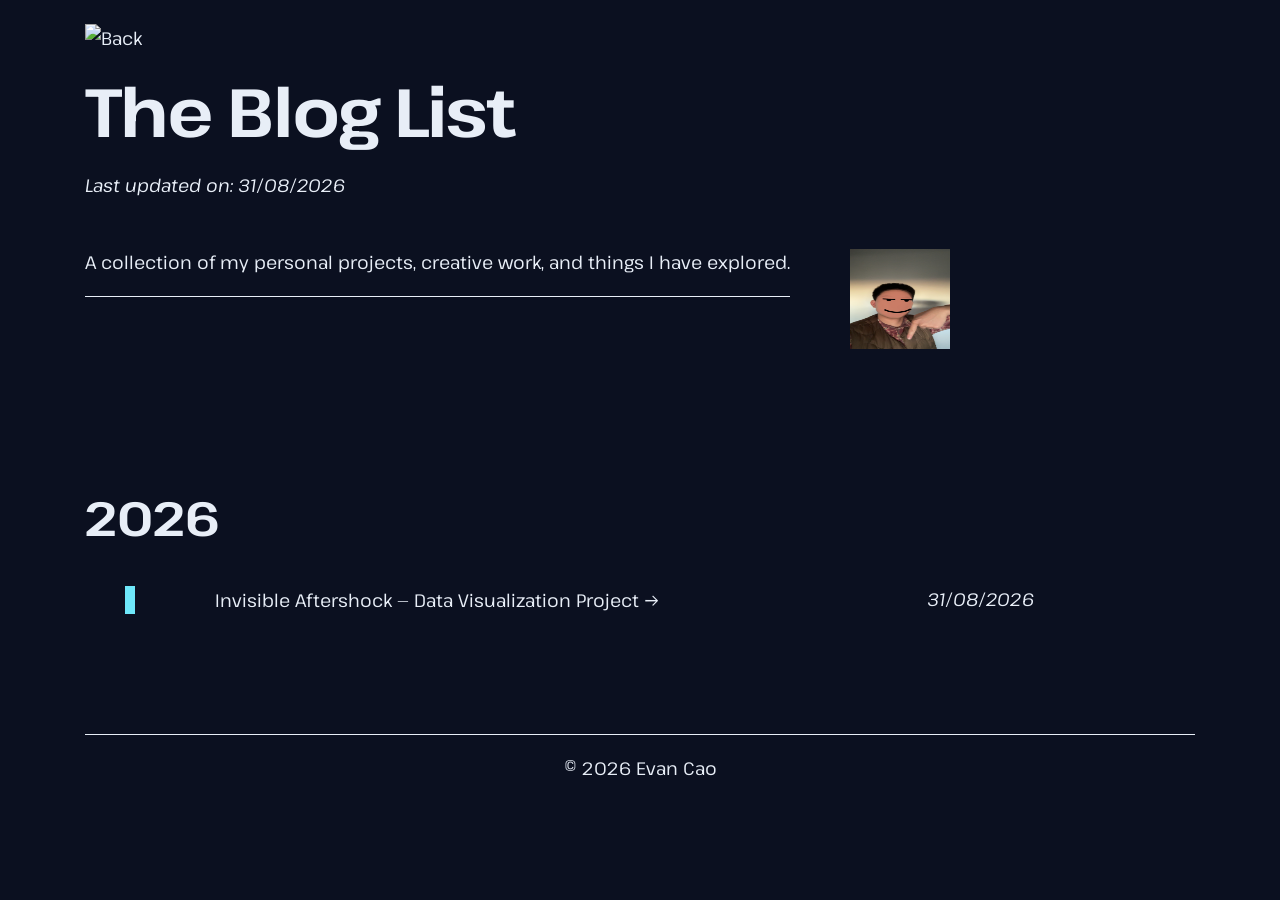
==== bloglist.html @ 42e87200 "Update bloglist.html" ====
<!DOCTYPE html>
<html>
<head>
    <meta charset="utf-8">
    <title>Evan Cao</title>
    <meta name="description" content="">
    <meta name="viewport" content="width=device-width, initial-scale=1">

    <link rel="stylesheet" href="style.css">
    <link rel="preconnect" href="https://fonts.googleapis.com">
    <link rel="preconnect" href="https://fonts.gstatic.com" crossorigin>
    <link href="https://fonts.googleapis.com/css2?family=Pathway+Extreme:ital,opsz,wght@0,8..144,100..900;1,8..144,100..900&display=swap"
        rel="stylesheet">
</head>

<body>

    <main class="main">

        <header class="header">
            <nav class="wrapper article-nav">
                <a href="index.html">
                    <img src="assets/icons/icon-back-arrow.png" alt="Back">
                </a>
            </nav>
        </header>

        <section class="article-details">

            <div class="wrapper article-details__wrapper bloglist__wrapper">

                <h1 class="article-details__title">The Blog List</h1>

                <p class="article-details__date">
                    <i>Last updated on: <span>31/08/2026</span></i>
                </p>

                <div class="article-details__info">

                    <p class="article-details__details section-border">
                        A collection of my personal projects, creative work, and things I have explored.
                    </p>

                   <img src="assets/bloglist.jpg" alt="Blog List"
                       style="width:100px !important;height:100px !important;">
                </div>

            </div>

        </section>


        <section class="bloglist">

            <div class="wrapper bloglist__wrapper section-border">

                <div class="bloglist__year-area">

                    <h2 class="bloglist__year">2026</h2>

                    <div class="bloglist__item-area timeline-border-left">

                        <div class="bloglist__item">

                            <a href="blogtemplate.html">
                                Invisible Aftershock — Data Visualization Project →
                            </a>

                            <p><i>31/08/2026</i></p>

                        </div>

                    </div>

                </div>

            </div>

        </section>


        <footer class="footer">

            <div class="wrapper footer__wrapper">

                <div class="footer__item subtext">

                    <p>© 2026 Evan Cao</p>

                </div>

            </div>

        </footer>

    </main>

</body>
</html>
---- style.css ----
/* =========================================================
   GLOBAL
   ========================================================= */

:root {
    --background: #0B1020;
    --text-colour-white: #E8EEF7;
    --link-hover: #6EE7F9;
    --accent: #6EE7F9;
    --invalid: hsl(7, 100%, 68%);
    --link-transition: 0.3s ease-in-out;

    --fontsize-18: 1.125rem;
    --fontsize-20: 1.25rem;
    --fontsize-24: 1.5rem;
    --fontsize-32: 2rem;
    --fontsize-36: 2.25rem;
    --fontsize-40: 2.5rem;
    --fontsize-48: 3rem;
    --fontsize-72: 4.5rem;
    --fontsize-88: 5.5rem;

    --paddingsize-16: 1rem;
    --wrapper-maxWidth: 69.375rem;
    --gap-size: 1rem;

    --menu-button-height: 2rem;
    --menu-button-width: 2rem;
    --menu-icon-height: 0.125rem;
    --menu-icon-transition: transform 0.15s ease-in-out;
    --menu-dropdown-transition: opacity 0.15s ease-in-out;
}


/* =========================================================
   RESET / BASE
   ========================================================= */

html {
    box-sizing: border-box;
    font-size: 100%;
}

*,
*::before,
*::after {
    box-sizing: inherit;
}

body,
input,
textarea {
    font-family: "Pathway Extreme", sans-serif;
}

body {
    margin: 0;
    font-size: var(--fontsize-18);
    line-height: 1.56;
    background-color: var(--background);
    color: var(--text-colour-white);
}

header {
    position: relative;
    z-index: 1;
}

a {
    transition: color var(--link-transition);
    color: var(--text-colour-white);
    text-decoration: none;
}

a:hover {
    color: var(--link-hover);
    cursor: pointer;
}

a:focus-visible,
input:focus-visible,
textarea:focus-visible {
    outline: 2px dashed #71A6D1;
    outline-offset: 2px;
}

input:invalid,
textarea:invalid {
    outline-color: var(--invalid);
}

h1,
h2,
h3,
p {
    margin-top: 0;
}

h1,
h2,
h3 {
    line-height: 1.2;
}

h1 {
    font-size: clamp(2.25rem, -0.7375rem + 7.98vw, 4.25rem);
    margin-bottom: 20px;
    letter-spacing: -0.028em;
}

p {
    font-size: clamp(1rem, 0.79rem + 0.89vw, 1.125rem);
    line-height: 1.5;
    margin-bottom: 0;
}


/* =========================================================
   BUTTON
   ========================================================= */

.button {
    display: inline-block;
    padding: 8px 12px;
    font-size: 1rem;
    line-height: 1.625rem;
    letter-spacing: 0.143em;
    font-weight: 700;
    text-transform: uppercase;
    color: var(--text-colour-white);
    background-color: transparent;
    border: 2px white solid;
    transition: 0.3s ease-in-out;
    text-decoration: none;
}

.button:hover {
    background-color: var(--accent);
    border-color: var(--accent);
    color: var(--background);
    cursor: pointer;
}


/* =========================================================
   WRAPPER
   ========================================================= */

.wrapper {
    width: calc(100% - 2rem);
    max-width: var(--wrapper-maxWidth);
    margin-inline: auto;
}

@media (min-width: 37.5em) {
    .wrapper {
        width: calc(100% - 3.75rem);
    }
}


/* =========================================================
   UTILITY
   ========================================================= */

.section-border {
    border-bottom: 1px solid var(--text-colour-white);
}

.subtext {
    font-size: clamp(0.75rem, 0.5387rem + 0.8969vw, 0.875rem);
}

.tag-line {
    padding: 0;
    display: flex;
    gap: 15px;
    margin-bottom: 0;
}

.tag-item {
    list-style: none;
    padding: 5px 20px;
    background-color: var(--accent);
    border-radius: 5px;
    color: var(--background);
}

.timeline-border-left {
    border-left: 10px var(--accent) solid;
    margin-left: 40px;
}


/* =========================================================
   HEADER / MENU
   ========================================================= */

nav {
    display: flex;
    flex-direction: column;
    justify-content: end;
    align-items: end;
    gap: var(--gap-size);
    position: fixed;
    left: 0;
    right: 0;
    margin-top: 1.25rem;
    pointer-events: none;
}

.menu-trigger {
    cursor: pointer;
}

.menu-trigger,
.menu-trigger input {
    position: relative;
    display: flex;
    flex-direction: column;
    width: var(--menu-button-width);
    height: var(--menu-button-height);
    margin: 0;
    pointer-events: auto;
}

.menu-trigger input {
    appearance: none;
    pointer-events: none;
}

.menu-trigger::before,
.menu-trigger::after {
    position: absolute;
    content: "";
    width: 100%;
    height: var(--menu-icon-height);
    background-color: white;
    transition: var(--menu-icon-transition);
}

.menu-trigger::before {
    top: 0.5rem;
}

.menu-trigger::after {
    bottom: 0.5rem;
}

.menu-trigger:has(input:checked)::before {
    transform: translate(0, .4375rem) rotate(45deg);
}

.menu-trigger:has(input:checked)::after {
    transform: translate(0, -.4375rem) rotate(-45deg);
}

.menu-dropdown {
    display: flex;
    flex-direction: column;
    justify-content: end;
    align-items: end;
    gap: var(--gap-size);
    opacity: 0;
    transition: var(--menu-dropdown-transition);
    pointer-events: none;
}

.menu-trigger:has(input:checked) + .menu-dropdown {
    opacity: 1;
    pointer-events: auto;
}

@media (min-width: 37.5em) {
    nav {
        display: flex;
        flex-direction: row;
    }

    .menu-trigger {
        display: none;
    }

    .menu-dropdown {
        display: flex;
        flex-direction: row;
        justify-content: end;
        gap: var(--gap-size);
        opacity: 1;
        pointer-events: auto;
    }
}


/* =========================================================
   INTRO
   ========================================================= */

.intro {
    height: 100vh;
    width: 100%;
    position: relative;
    display: flex;
    align-items: center;
    justify-content: center;
}

.intro__container {
}

.intro__headline {
    text-align: center;
    background: linear-gradient(
        to right,
        #C6FF4A,
        #E7FF9A,
        #FF5C8A,
        #C6FF4A
    );
    background-size: 200%;
    background-clip: text;
    -webkit-background-clip: text;
    -webkit-text-fill-color: transparent;
    animation: headline-gradient 5s linear infinite;
}

@keyframes headline-gradient {
    to {
        background-position: 200%;
    }
}

.intro__tagline {
    text-align: center;
    margin: 0;
}

.intro__tagline-highlight {
    background: linear-gradient(
        to right,
        #C6FF4A,
        #E7FF9A,
        #FF5C8A,
        #C6FF4A
    );
    background-size: 200%;
    background-clip: text;
    -webkit-background-clip: text;
    -webkit-text-fill-color: transparent;
    animation: tagline-gradient 7s linear infinite;
}

@keyframes tagline-gradient {
    to {
        background-position: 200%;
    }
}


/* =========================================================
   ABOUT
   ========================================================= */

.about {
}

.about__wrapper {
    padding-bottom: 40px;
}

.about__image {
    margin-inline: auto;
    display: block;
    width: 500px;
    height: 500px;
    object-fit: cover;
    border-radius: 50%;
}

.about__text {
    position: relative;
    text-align: center;
}

.about__headline {
    margin-bottom: 24px;
}

.about__description {
    position: relative;
    margin-bottom: 24px;
}

.about__headline > br,
.about__headline > span {
    display: inline-block;
}

.about__picture {
}

.about__picture > img {
    border-radius: 50%;
    margin-bottom: 16px;
}

@media (prefers-reduced-motion: no-preference) {
    .about__text {
        opacity: 0;
        animation: fade-in linear forwards;
        animation-timeline: view();
        animation-range: entry 0% 50%;
    }

    @keyframes fade-in {
        to {
            opacity: 1;
        }
    }
}

@media (min-width: 37.5em) {
    .about__wrapper {
        padding: 60px 0;
        display: flex;
        align-items: center;
    }

    .about__image {
        width: 500px;
        height: 500px;
        flex-shrink: 0;
        right: 0;
        translate: 0;
    }

    .about__text {
        width: 70vw;
        text-align: left;
    }

    .about__headline {
        margin-bottom: 60px;
    }

    .about__description {
        margin-bottom: 34px;
        width: 70%;
    }

    .about__picture {
        order: 2;
    }

    .about__picture > img {
        margin-bottom: 0;
        margin-left: 8px;
    }
}

@media (min-width: 62.5em) {
    .about__headline {
        margin-bottom: 43px;
    }

    .about__description {
        margin-bottom: 66px;
        width: 38ch;
    }

    .about__headline > span {
        display: block;
    }
}


/* =========================================================
   SKILLS
   ========================================================= */

.skills {
}

.skills__wrapper {
    display: grid;
    grid-template-columns: 1fr;
    gap: 25px;
    padding-block: 40px;
}

.skills__item {
    text-align: center;
}

.skills__title {
    font-size: clamp(2rem, 0.33rem + 7.11vw, 3rem);
    line-height: 1.17;
    margin-bottom: 2px;
}

.skills__description {
    margin-block-end: 0;
}

.skills__resume {
    text-align: center;
    padding-block-end: 40px;
}

.skills__resume-description {
    display: block;
    margin-block-start: 20px;
}

.skills__resume-link {
    display: inline-block;
    margin-block-start: 20px;
}

@media (min-width: 37.5em) {
    .skills__wrapper {
        grid-template-columns: repeat(2, 1fr);
        gap: 52px;
    }
}

@media (min-width: 62.5em) {
    .skills__wrapper {
        grid-template-columns: repeat(3, 1fr);
        gap: 58px 30px;
    }

    .skills__item {
        text-align: left;
    }
}


/* =========================================================
   WORK + LIFE / BLOG PREVIEW
   ========================================================= */

.blog {
}

.blog__wrapper {
    padding-block: 40px;
    text-align: center;
}

.blog__headline {
    margin-block-end: 20px;
}

.blog__grid {
    display: grid;
    gap: 32px;
    grid-template-columns: 1fr;
    margin-bottom: 30px;
}

.blog__item {
    border-radius: 5px;
    background-color: #96898917;
    padding-bottom: 20px;
}

.blog__item > img {
    width: 100%;
    height: auto !important;
    object-fit: contain;
    border-radius: 5px 5px 0 0;
    display: block;
}

.blog__item-headline {
    padding: 20px;
    margin-block-end: 0;
}

.blog__item-description {
    display: inline-block;
    padding-inline: 20px;
}

.blog__item-codepen {
    margin-block-start: 20px;
}

@media (min-width: 37.5em) {
    .blog__grid:has(> .blog__item:only-child) {
        grid-template-columns: 1fr;
    }

    .blog__grid {
        grid-template-columns: repeat(2, 1fr);
    }
}

@media (min-width: 62.5em) {
}


/* =========================================================
   CONTACT
   ========================================================= */

.contact {
}

.contact__headline {
    margin-block: var(--fontsize-20);
    text-align: center;
}

.contact__wrapper {
    padding-block-end: 40px;
}

.contact__text {
    padding-block-end: 40px;
}

.contact__name {
    margin-block-start: 20px;
    margin-bottom: 10px;
}

.contact__description {
    margin-bottom: 10px;
}

.contact__email {
    display: block;
    text-decoration: underline;
}

.contact__socials {
    display: grid;
    grid-auto-flow: column;
    grid-auto-columns: 1fr;
    padding-block-start: 10px;
    gap: 20px;
}

.contact__socials-item {
    display: flex;
    justify-content: center;
}

.contact__socials-item:first-child {
    justify-content: flex-end;
}

.contact__socials-item:last-child {
    justify-content: flex-start;
}

.contact__socials-item > a > img {
    display: block;
}

.contact__socials-item > a > span {
    display: none;
}

.socials__github-icon,
.socials__linkedin-icon,
.socials__researchgate-icon,
.socials__insta-icon {
    width: clamp(18px, 2.2vw + 12px, 36px);
    height: clamp(18px, 2.2vw + 12px, 36px);
}

.socials__researchgate-icon {
    border-radius: 2px;
}

.contact__form {
    margin-top: 30px;
}

.contact__control.align-right {
    display: flex;
    justify-content: center;
}

.contact__control {
}

.contact__control input,
.contact__control textarea {
    width: 100%;
    background: transparent;
    border: none;
    border-bottom: 1px solid var(--text-colour-white);
    color: var(--text-colour-white);
    font-size: 1rem;
    line-height: 1.625;
    font-family: 'Urbanist', sans-serif;
    padding: 16px 24px;
    margin-block-end: 24px;
}

.contact__control > *::placeholder {
    color: var(--text-colour-white);
    opacity: 50%;
    text-transform: uppercase;
    font-size: 1rem;
    line-height: 1;
}

.contact__button {
}

.contact__invalid-icon {
    display: none;
    width: 24px;
    height: 24px;
}

.contact input:focus-visible:invalid ~ .contact__invalid-icon {
    display: inline-block;
}

@media (min-width: 62.5em) {
    .contact__wrapper {
        display: grid;
        grid-template-columns: repeat(2, 27.8rem);
        justify-content: space-between;
    }

    .contact__headline {
        margin-block-end: var(--fontsize-36);
    }

    .contact__text {
        padding-inline-start: 36px;
        text-align: right;
        display: flex;
        flex-direction: column;
    }

    .contact__text > :nth-child(2) {
        margin-top: auto;
    }

    .contact__name {
        margin-block-start: 0;
        margin-block-end: 30px;
    }

    .contact__socials {
        padding-block-start: 0;
        padding-block-end: 35px;
        grid-auto-flow: row;
        grid-auto-rows: 1fr;
        gap: 5px;
    }

    .contact__socials-item,
    .contact__socials-item:first-child,
    .contact__socials-item:last-child {
        justify-content: flex-end;
    }

    .contact__socials-item > a {
        display: flex;
        align-items: center;
        gap: 12px;
    }

    .contact__socials-item > a > span {
        display: inline-block;
    }

    .contact__control.align-right {
        display: flex;
        justify-content: flex-end;
    }
}

@media (max-width: 62.49875em) {
    .contact__wrapper {
        max-width: 27.8rem;
    }

    .contact__text {
        text-align: center;
    }
}


/* =========================================================
   FOOTER
   ========================================================= */

.footer__wrapper {
    display: flex;
    flex-direction: column;
    gap: 20px;
    padding-block-start: 20px;
    padding-block-end: 60px;
}

.footer__item {
    text-align: center;
}

.made-by-message {
    text-decoration: underline;
}


/* =========================================================
   BLOG TEMPLATE / ARTICLE DETAILS
   ========================================================= */

nav.article-nav {
    display: block;
    pointer-events: all;
    margin-top: 1.5rem;
}

.article-details {
}

.article-details__wrapper {
    padding-block-start: 70px;
    margin-block-end: 60px;
}

.article-details__title {
}

.article-details__date {
    margin-bottom: 50px;
}

.article-details__info {
    display: flex;
    flex-direction: column;
    gap: 30px;
}

.article-details__text {
    width: 100%;
}

.article-details__details {
    padding-block-end: 20px;
}

.article-details__link {
    margin-top: 20px;
}

.article-details__image {
    border: 2px #ACD3E8 solid;
    width: 100%;
    height: auto;
    max-height: none;
    display: block;
}

@media (min-width: 37.5em) {
    nav.article-nav {
        display: block;
        pointer-events: all;
    }

    .article-details__image {
        height: auto;
        max-height: none;
    }
}

@media (min-width: 62.5em) {
    .article-details__wrapper {
        margin-block-end: 100px;
    }

    .article-details__info {
        flex-direction: row;
        align-items: flex-start;
        gap: 60px;
    }

    .article-details__text {
        width: 50%;
    }

    .article-details__image {
        width: 50%;
        height: auto;
        max-height: none;
    }

    .article-details__details {
        padding-block-end: 20px;
    }
}


/* =========================================================
   ARTICLE CONTENT
   ========================================================= */

.article-content {
}

.article-content__wrapper {
}

.article-content__item {
    margin-bottom: 40px;
}

.article-content__subheading {
}

.article-content__paragraph {
    margin-bottom: 1rem;
}


/* =========================================================
   BLOG LIST
   ========================================================= */

.bloglist {
}

.bloglist__wrapper {
    text-align: center;
}

.bloglist__year-area {
    margin-bottom: 80px;
}

.bloglist__year {
    font-size: clamp(1.75rem, -0.125rem + 5vw, 3rem);
}

.bloglist__item {
    display: flex;
    flex-direction: column;
    margin-bottom: 15px;
}

.bloglist__item-area.timeline-border-left {
    border: none;
    margin-left: 0;
}

@media (min-width: 37.5em) {
    .bloglist__wrapper {
        text-align: left;
    }

    .bloglist__item {
        margin-left: 20px;
        display: grid;
        grid-template-columns: auto 0.5fr;
    }

    .bloglist__item-area.timeline-border-left {
        border-left: 10px var(--accent) solid;
        margin-left: 40px;
    }
}

@media (min-width: 62.5em) {
    .bloglist__item {
        margin-left: 80px;
    }
}


/* =========================================================
   BLOG LIST IMAGE
   ========================================================= */

/*
   This image is specifically the image on bloglist.html.
   It is intentionally independent from the article image.
*/

.bloglist-image {
    width: 250px !important;
    max-width: 250px !important;
    height: auto !important;
    max-height: none !important;
    object-fit: contain;
    flex: none !important;
    transform: translateY(-15px);
}

.bloglist__wrapper {
    padding-bottom: 40px;
}


/* =========================================================
   END
   ========================================================= */
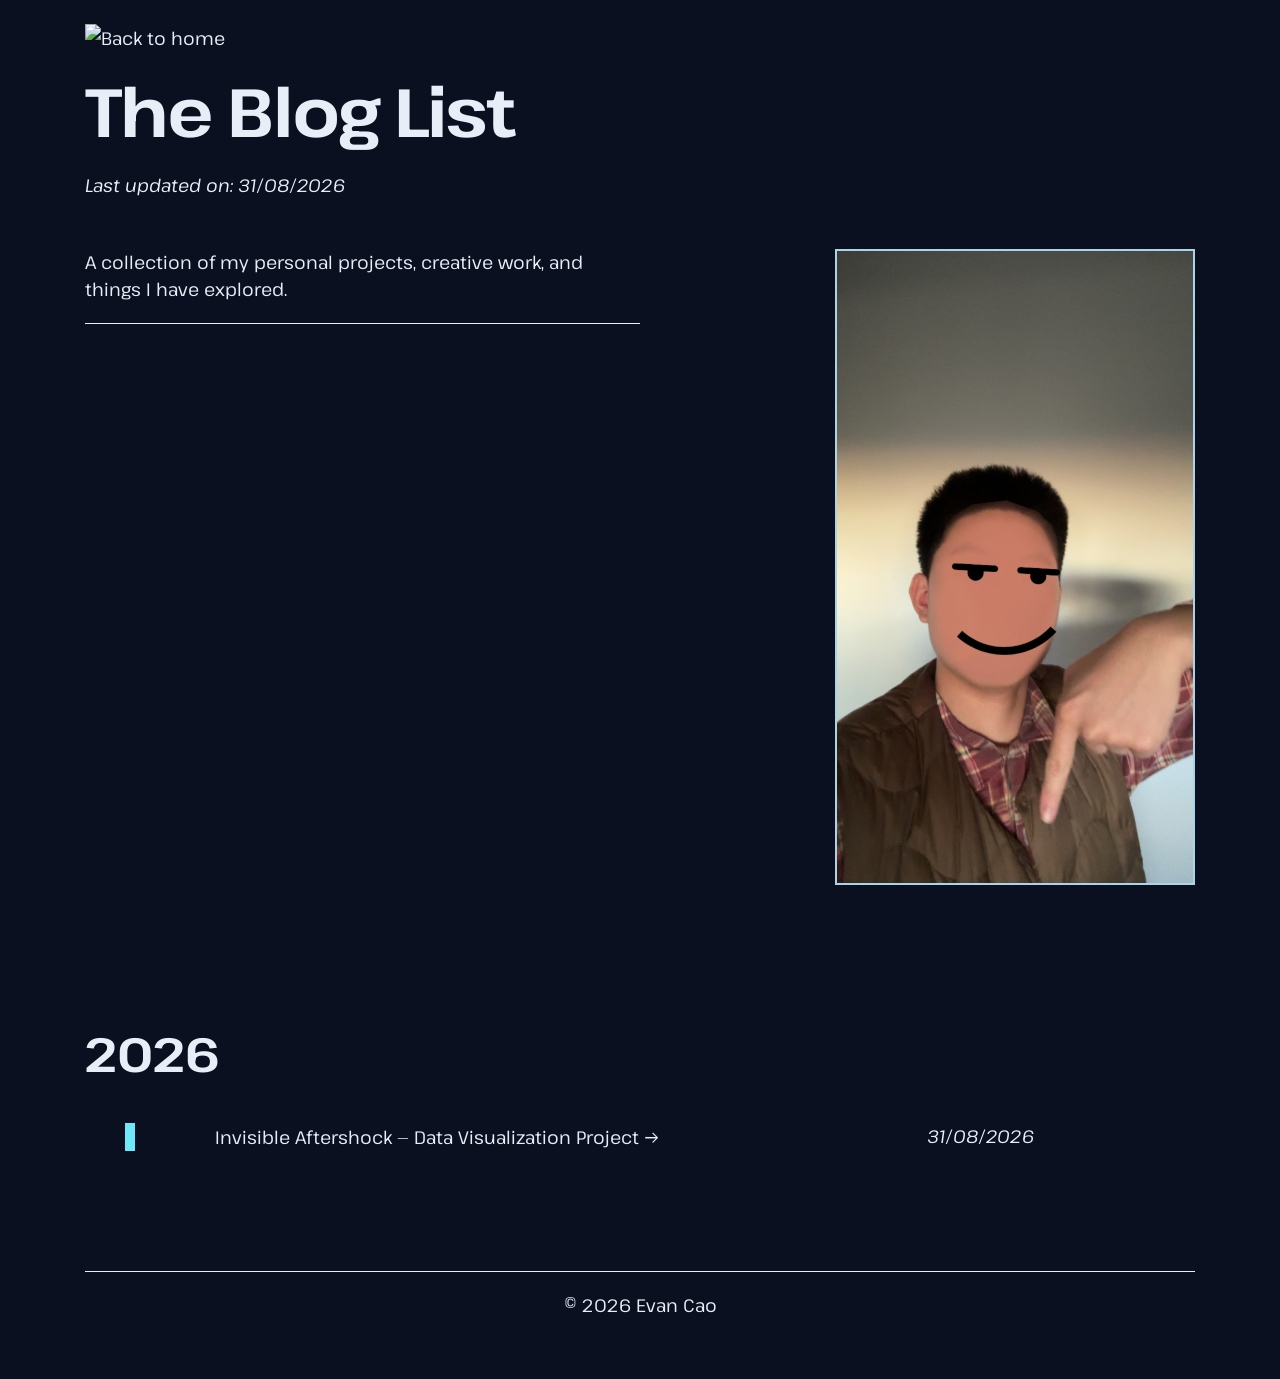
==== commit 6d350a12: "Update bloglist.html" ====
--- a/bloglist.html
+++ b/bloglist.html
@@ -1,16 +1,20 @@
 <!DOCTYPE html>
-<html>
+<html lang="en">
 <head>
     <meta charset="utf-8">
-    <title>Evan Cao</title>
-    <meta name="description" content="">
+    <title>Evan Cao | Blog List</title>
+    <meta name="description" content="Evan Cao's personal projects and creative work.">
     <meta name="viewport" content="width=device-width, initial-scale=1">
 
     <link rel="stylesheet" href="style.css">
+
     <link rel="preconnect" href="https://fonts.googleapis.com">
     <link rel="preconnect" href="https://fonts.gstatic.com" crossorigin>
-    <link href="https://fonts.googleapis.com/css2?family=Pathway+Extreme:ital,opsz,wght@0,8..144,100..900;1,8..144,100..900&display=swap"
-        rel="stylesheet">
+
+    <link
+        href="https://fonts.googleapis.com/css2?family=Pathway+Extreme:ital,opsz,wght@0,8..144,100..900;1,8..144,100..900&display=swap"
+        rel="stylesheet"
+    >
 </head>
 
 <body>
@@ -20,29 +24,49 @@
         <header class="header">
             <nav class="wrapper article-nav">
                 <a href="index.html">
-                    <img src="assets/icons/icon-back-arrow.png" alt="Back">
+                    <img
+                        src="assets/icons/icon-back-arrow.png"
+                        alt="Back to home"
+                    >
                 </a>
             </nav>
         </header>
+
+
+        <!-- BLOG LIST INTRO -->
 
         <section class="article-details">
 
             <div class="wrapper article-details__wrapper bloglist__wrapper">
 
-                <h1 class="article-details__title">The Blog List</h1>
+                <h1 class="article-details__title">
+                    The Blog List
+                </h1>
 
                 <p class="article-details__date">
-                    <i>Last updated on: <span>31/08/2026</span></i>
+                    <i>
+                        Last updated on:
+                        <span>31/08/2026</span>
+                    </i>
                 </p>
 
                 <div class="article-details__info">
 
-                    <p class="article-details__details section-border">
-                        A collection of my personal projects, creative work, and things I have explored.
-                    </p>
+                    <div class="article-details__text">
 
-                   <img src="assets/bloglist.jpg" alt="Blog List"
-                       style="width:100px !important;height:100px !important;">
+                        <p class="article-details__details section-border">
+                            A collection of my personal projects, creative work,
+                            and things I have explored.
+                        </p>
+
+                    </div>
+
+                    <img
+                        class="article-details__image bloglist-image"
+                        src="assets/bloglist.jpg"
+                        alt="Blog List"
+                    >
+
                 </div>
 
             </div>
@@ -50,13 +74,17 @@
         </section>
 
 
+        <!-- BLOG POSTS -->
+
         <section class="bloglist">
 
             <div class="wrapper bloglist__wrapper section-border">
 
                 <div class="bloglist__year-area">
 
-                    <h2 class="bloglist__year">2026</h2>
+                    <h2 class="bloglist__year">
+                        2026
+                    </h2>
 
                     <div class="bloglist__item-area timeline-border-left">
 
@@ -66,7 +94,9 @@
                                 Invisible Aftershock — Data Visualization Project →
                             </a>
 
-                            <p><i>31/08/2026</i></p>
+                            <p>
+                                <i>31/08/2026</i>
+                            </p>
 
                         </div>
 
@@ -79,13 +109,17 @@
         </section>
 
 
+        <!-- FOOTER -->
+
         <footer class="footer">
 
             <div class="wrapper footer__wrapper">
 
                 <div class="footer__item subtext">
 
-                    <p>© 2026 Evan Cao</p>
+                    <p>
+                        © 2026 Evan Cao
+                    </p>
 
                 </div>
 
--- a/style.css
+++ b/style.css
@@ -1,6 +1,6 @@
 /* =========================================================
-   GLOBAL
-   ========================================================= */
+GLOBAL
+========================================================= */
 
 :root {
     --background: #0B1020;
@@ -33,8 +33,8 @@
 
 
 /* =========================================================
-   RESET / BASE
-   ========================================================= */
+RESET / BASE
+========================================================= */
 
 html {
     box-sizing: border-box;
@@ -116,8 +116,8 @@
 
 
 /* =========================================================
-   BUTTON
-   ========================================================= */
+BUTTON
+========================================================= */
 
 .button {
     display: inline-block;
@@ -143,8 +143,8 @@
 
 
 /* =========================================================
-   WRAPPER
-   ========================================================= */
+WRAPPER
+========================================================= */
 
 .wrapper {
     width: calc(100% - 2rem);
@@ -160,8 +160,8 @@
 
 
 /* =========================================================
-   UTILITY
-   ========================================================= */
+UTILITY
+========================================================= */
 
 .section-border {
     border-bottom: 1px solid var(--text-colour-white);
@@ -193,8 +193,8 @@
 
 
 /* =========================================================
-   HEADER / MENU
-   ========================================================= */
+HEADER / MENU
+========================================================= */
 
 nav {
     display: flex;
@@ -248,11 +248,11 @@
 }
 
 .menu-trigger:has(input:checked)::before {
-    transform: translate(0, .4375rem) rotate(45deg);
+    transform: translate(0, 0.4375rem) rotate(45deg);
 }
 
 .menu-trigger:has(input:checked)::after {
-    transform: translate(0, -.4375rem) rotate(-45deg);
+    transform: translate(0, -0.4375rem) rotate(-45deg);
 }
 
 .menu-dropdown {
@@ -293,8 +293,8 @@
 
 
 /* =========================================================
-   INTRO
-   ========================================================= */
+INTRO
+========================================================= */
 
 .intro {
     height: 100vh;
@@ -358,8 +358,8 @@
 
 
 /* =========================================================
-   ABOUT
-   ========================================================= */
+ABOUT
+========================================================= */
 
 .about {
 }
@@ -475,8 +475,8 @@
 
 
 /* =========================================================
-   SKILLS
-   ========================================================= */
+SKILLS
+========================================================= */
 
 .skills {
 }
@@ -537,8 +537,8 @@
 
 
 /* =========================================================
-   WORK + LIFE / BLOG PREVIEW
-   ========================================================= */
+WORK + LIFE / BLOG PREVIEW
+========================================================= */
 
 .blog {
 }
@@ -567,7 +567,7 @@
 
 .blog__item > img {
     width: 100%;
-    height: auto !important;
+    height: auto;
     object-fit: contain;
     border-radius: 5px 5px 0 0;
     display: block;
@@ -588,10 +588,6 @@
 }
 
 @media (min-width: 37.5em) {
-    .blog__grid:has(> .blog__item:only-child) {
-        grid-template-columns: 1fr;
-    }
-
     .blog__grid {
         grid-template-columns: repeat(2, 1fr);
     }
@@ -602,8 +598,8 @@
 
 
 /* =========================================================
-   CONTACT
-   ========================================================= */
+CONTACT
+========================================================= */
 
 .contact {
 }
@@ -697,7 +693,7 @@
     color: var(--text-colour-white);
     font-size: 1rem;
     line-height: 1.625;
-    font-family: 'Urbanist', sans-serif;
+    font-family: "Urbanist", sans-serif;
     padding: 16px 24px;
     margin-block-end: 24px;
 }
@@ -710,9 +706,6 @@
     line-height: 1;
 }
 
-.contact__button {
-}
-
 .contact__invalid-icon {
     display: none;
     width: 24px;
@@ -792,8 +785,8 @@
 
 
 /* =========================================================
-   FOOTER
-   ========================================================= */
+FOOTER
+========================================================= */
 
 .footer__wrapper {
     display: flex;
@@ -813,8 +806,8 @@
 
 
 /* =========================================================
-   BLOG TEMPLATE / ARTICLE DETAILS
-   ========================================================= */
+BLOG TEMPLATE / ARTICLE DETAILS
+========================================================= */
 
 nav.article-nav {
     display: block;
@@ -828,9 +821,6 @@
 .article-details__wrapper {
     padding-block-start: 70px;
     margin-block-end: 60px;
-}
-
-.article-details__title {
 }
 
 .article-details__date {
@@ -903,8 +893,8 @@
 
 
 /* =========================================================
-   ARTICLE CONTENT
-   ========================================================= */
+ARTICLE CONTENT
+========================================================= */
 
 .article-content {
 }
@@ -925,8 +915,8 @@
 
 
 /* =========================================================
-   BLOG LIST
-   ========================================================= */
+BLOG LIST
+========================================================= */
 
 .bloglist {
 }
@@ -979,29 +969,34 @@
 
 
 /* =========================================================
-   BLOG LIST IMAGE
-   ========================================================= */
-
-/*
-   This image is specifically the image on bloglist.html.
-   It is intentionally independent from the article image.
-*/
+BLOG LIST IMAGE
+========================================================= */
+
+/* The image on bloglist.html only */
 
 .bloglist-image {
-    width: 250px !important;
-    max-width: 250px !important;
-    height: auto !important;
-    max-height: none !important;
+    width: 100%;
+    max-width: 360px;
+    height: auto;
+    max-height: none;
     object-fit: contain;
-    flex: none !important;
-    transform: translateY(-15px);
+    display: block;
+    flex: none;
+    margin-left: auto;
 }
 
 .bloglist__wrapper {
     padding-bottom: 40px;
 }
 
-
-/* =========================================================
-   END
-   ========================================================= */
+@media (min-width: 62.5em) {
+    .bloglist-image {
+        width: 360px;
+        max-width: 360px;
+    }
+}
+
+
+/* =========================================================
+END
+========================================================= */
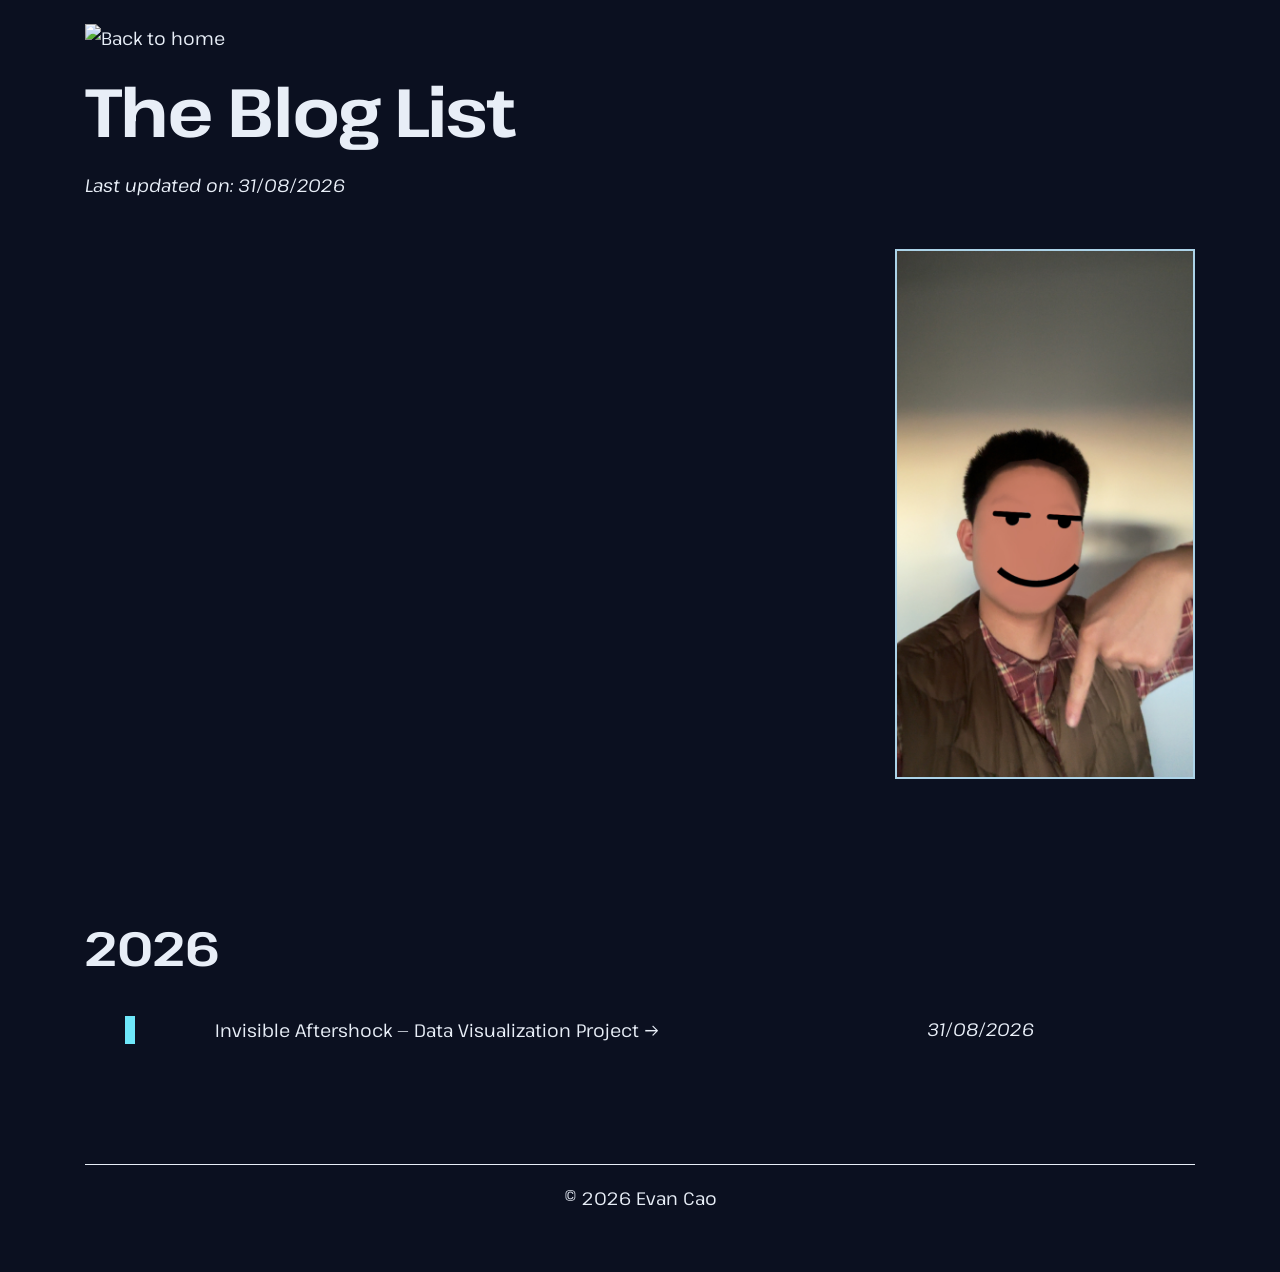
==== commit 0b9cdfd8: "Update bloglist.html" ====
--- a/bloglist.html
+++ b/bloglist.html
@@ -52,14 +52,13 @@
 
                 <div class="article-details__info">
 
-                    <div class="article-details__text">
-
-                        <p class="article-details__details section-border">
-                            A collection of my personal projects, creative work,
-                            and things I have explored.
-                        </p>
-
-                    </div>
+                    <div class="about__text bloglist-intro">
+    <h1 class="about__headline">
+        I learn.<br>
+        I explore.<br>
+        <span>I create.</span>
+    </h1>
+</div>
 
                     <img
                         class="article-details__image bloglist-image"
--- a/style.css
+++ b/style.css
@@ -975,12 +975,11 @@
 /* The image on bloglist.html only */
 
 .bloglist-image {
-    width: 100%;
-    max-width: 360px;
+    width: 300px;
     height: auto;
-    max-height: none;
+    max-width: 300px;
+    display: block;
     object-fit: contain;
-    display: block;
     flex: none;
     margin-left: auto;
 }
@@ -989,12 +988,6 @@
     padding-bottom: 40px;
 }
 
-@media (min-width: 62.5em) {
-    .bloglist-image {
-        width: 360px;
-        max-width: 360px;
-    }
-}
 
 
 /* =========================================================
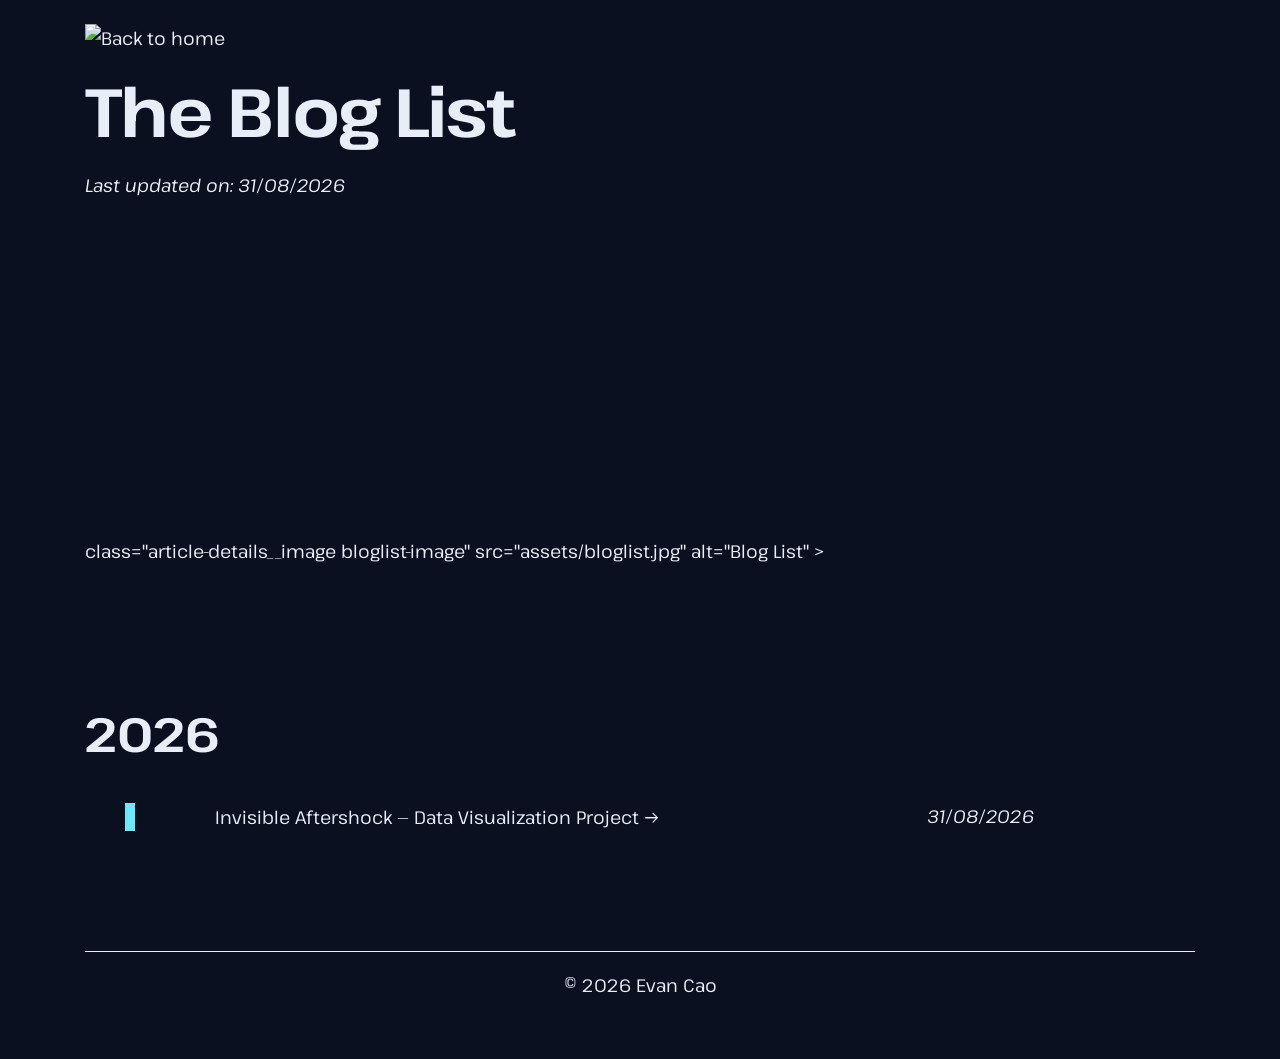
==== commit 96e4e3d3: "Update bloglist.html" ====
--- a/bloglist.html
+++ b/bloglist.html
@@ -50,17 +50,13 @@
                     </i>
                 </p>
 
-                <div class="article-details__info">
-
-                    <div class="about__text bloglist-intro">
+                <div class="about__text bloglist-intro section-border">
     <h1 class="about__headline">
         I learn.<br>
         I explore.<br>
         <span>I create.</span>
     </h1>
 </div>
-
-                    <img
                         class="article-details__image bloglist-image"
                         src="assets/bloglist.jpg"
                         alt="Blog List"
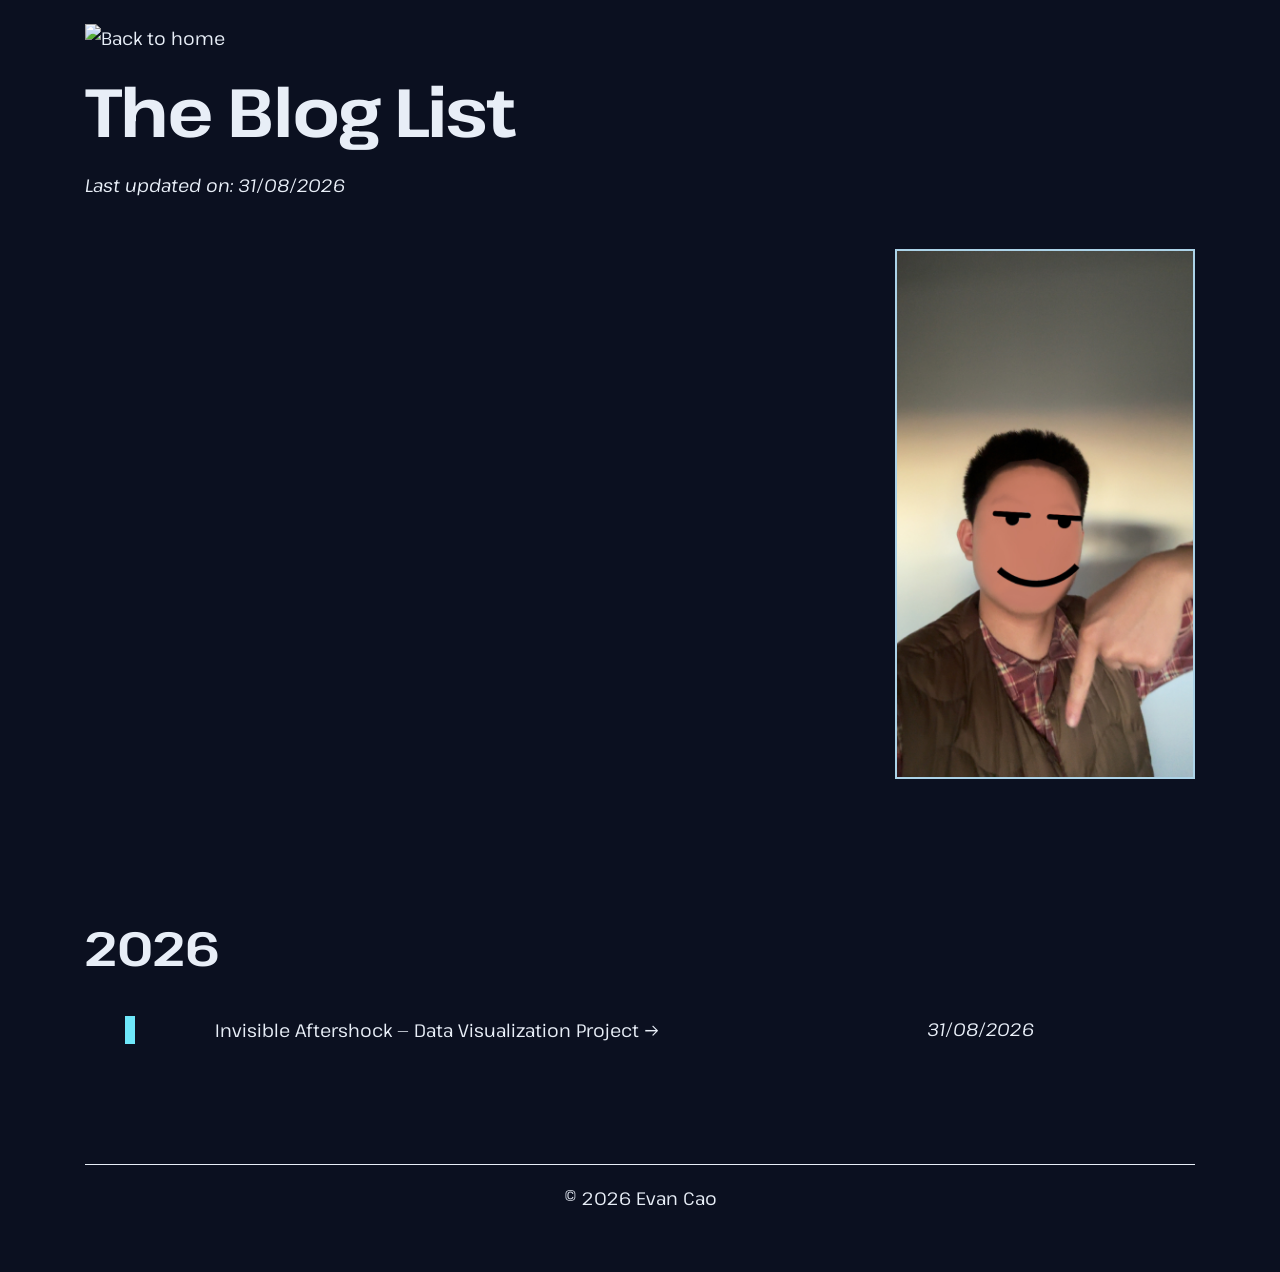
==== commit 4c6c7394: "Update bloglist.html" ====
--- a/bloglist.html
+++ b/bloglist.html
@@ -50,13 +50,19 @@
                     </i>
                 </p>
 
-                <div class="about__text bloglist-intro section-border">
-    <h1 class="about__headline">
-        I learn.<br>
-        I explore.<br>
-        <span>I create.</span>
-    </h1>
-</div>
+                <div class="article-details__info">
+
+                    <div class="about__text bloglist-intro section-border">
+
+                        <h1 class="about__headline">
+                            I learn.<br>
+                            I explore.<br>
+                            <span>I create.</span>
+                        </h1>
+
+                    </div>
+
+                    <img
                         class="article-details__image bloglist-image"
                         src="assets/bloglist.jpg"
                         alt="Blog List"
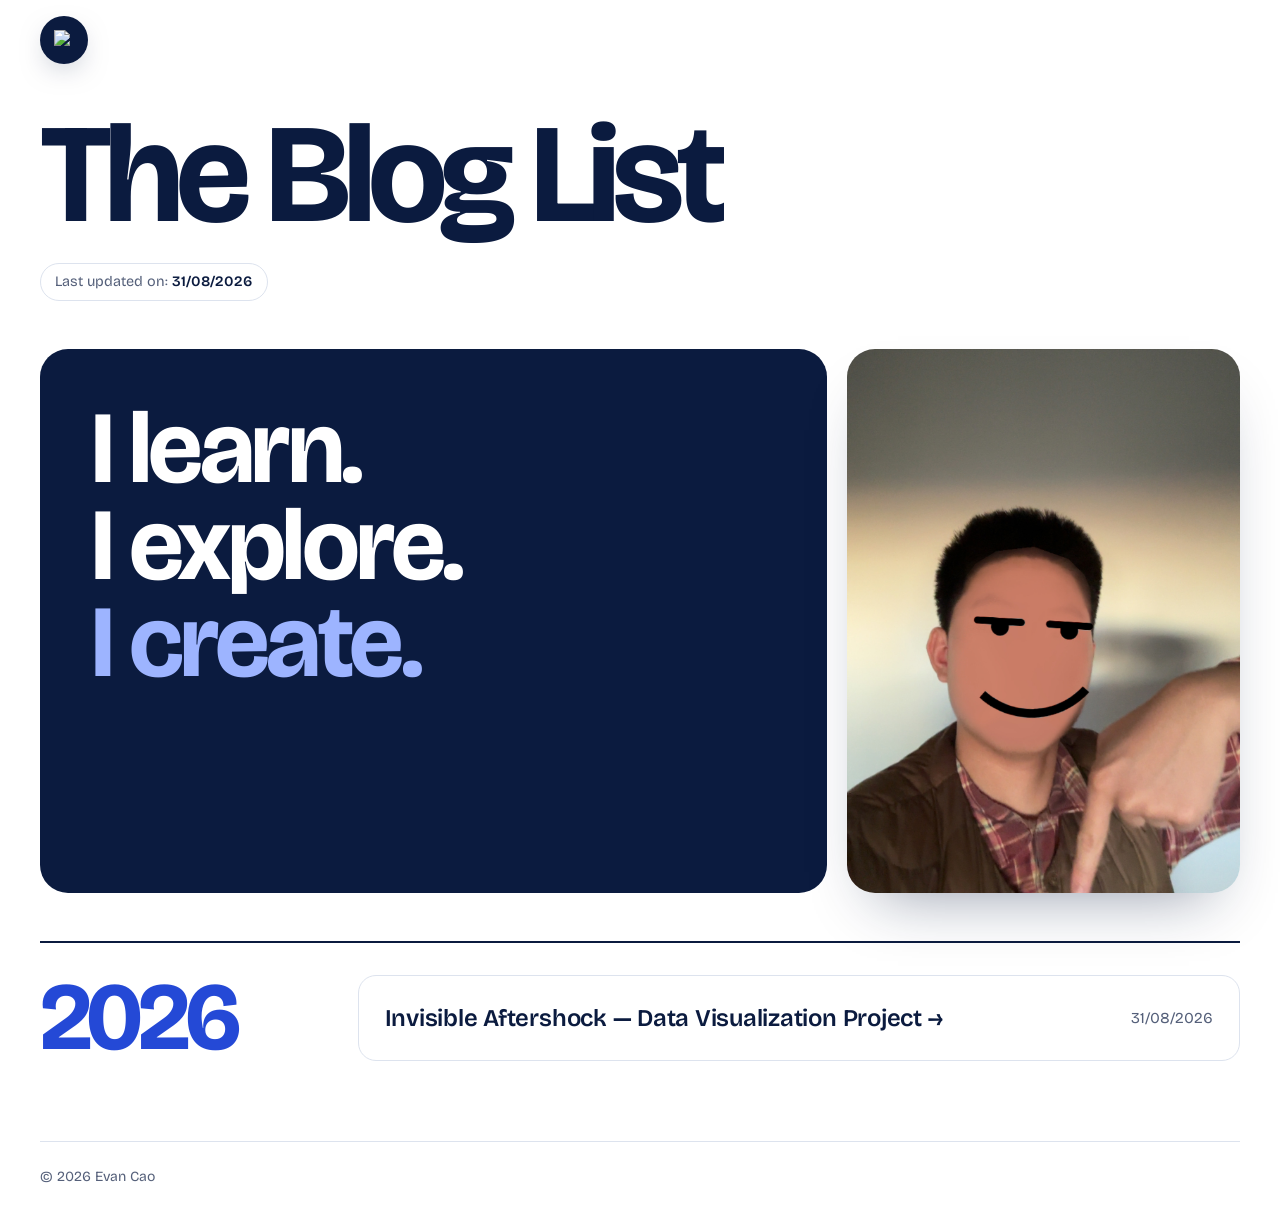
==== commit 4a4a0ccc: "Redesign site: white + deep blue layout, new hero" ====
--- a/bloglist.html
+++ b/bloglist.html
@@ -11,13 +11,11 @@
     <link rel="preconnect" href="https://fonts.googleapis.com">
     <link rel="preconnect" href="https://fonts.gstatic.com" crossorigin>
 
-    <link
-        href="https://fonts.googleapis.com/css2?family=Pathway+Extreme:ital,opsz,wght@0,8..144,100..900;1,8..144,100..900&display=swap"
-        rel="stylesheet"
-    >
+    <link href="https://fonts.googleapis.com/css2?family=Bricolage+Grotesque:opsz,wght@12..96,400..800&family=Noto+Serif+SC:wght@700;900&display=swap" rel="stylesheet">
+    <script type="module" src="script.js"></script>
 </head>
 
-<body>
+<body class="page-article page-list">
 
     <main class="main">
 
@@ -89,7 +87,7 @@
 
                     <div class="bloglist__item-area timeline-border-left">
 
-                        <div class="bloglist__item">
+                        <div class="bloglist__item reveal">
 
                             <a href="blogtemplate.html">
                                 Invisible Aftershock — Data Visualization Project →
--- a/style.css
+++ b/style.css
@@ -1,995 +1,633 @@
 /* =========================================================
-GLOBAL
-========================================================= */
+   EVAN CAO — PORTFOLIO
+   Editorial / bento layout · warm paper + ink + one accent
+   ========================================================= */
 
 :root {
-    --background: #0B1020;
-    --text-colour-white: #E8EEF7;
-    --link-hover: #6EE7F9;
-    --accent: #6EE7F9;
-    --invalid: hsl(7, 100%, 68%);
-    --link-transition: 0.3s ease-in-out;
-
-    --fontsize-18: 1.125rem;
-    --fontsize-20: 1.25rem;
-    --fontsize-24: 1.5rem;
-    --fontsize-32: 2rem;
-    --fontsize-36: 2.25rem;
-    --fontsize-40: 2.5rem;
-    --fontsize-48: 3rem;
-    --fontsize-72: 4.5rem;
-    --fontsize-88: 5.5rem;
-
-    --paddingsize-16: 1rem;
-    --wrapper-maxWidth: 69.375rem;
-    --gap-size: 1rem;
-
-    --menu-button-height: 2rem;
-    --menu-button-width: 2rem;
-    --menu-icon-height: 0.125rem;
-    --menu-icon-transition: transform 0.15s ease-in-out;
-    --menu-dropdown-transition: opacity 0.15s ease-in-out;
-}
-
-
-/* =========================================================
-RESET / BASE
-========================================================= */
-
-html {
-    box-sizing: border-box;
-    font-size: 100%;
-}
-
-*,
-*::before,
-*::after {
-    box-sizing: inherit;
-}
-
-body,
-input,
-textarea {
-    font-family: "Pathway Extreme", sans-serif;
-}
-
+    --paper: #FFFFFF;
+    --paper-2: #F3F5F9;
+    --card: #FFFFFF;
+    --ink: #0B1B3F;
+    --ink-soft: #55607A;
+    --line: #DDE3EE;
+    --accent: #2449D6;
+    --accent-light: #9DB4FF;
+    --accent-ink: #FFFFFF;
+    --invalid: #D7263D;
+
+    --radius-lg: 28px;
+    --radius-md: 18px;
+    --radius-sm: 10px;
+
+    --wrap: 76rem;
+    --gutter: clamp(1rem, 4vw, 2.5rem);
+    --ease: cubic-bezier(.2, .7, .2, 1);
+
+    --font-sans: "Bricolage Grotesque", "Noto Sans SC", system-ui, sans-serif;
+    --font-cn: "Noto Serif SC", "Songti SC", serif;
+}
+
+/* ---------- reset ---------- */
+*, *::before, *::after { box-sizing: border-box; }
+html { font-size: 100%; scroll-behavior: smooth; scroll-padding-top: 6rem; }
 body {
     margin: 0;
-    font-size: var(--fontsize-18);
-    line-height: 1.56;
-    background-color: var(--background);
-    color: var(--text-colour-white);
-}
-
-header {
+    font-family: var(--font-sans);
+    font-size: 1.0625rem;
+    line-height: 1.6;
+    color: var(--ink);
+    background: var(--paper);
+    -webkit-font-smoothing: antialiased;
+    overflow-x: clip;
+}
+html { overflow-x: clip; }
+img { max-width: 100%; display: block; }
+h1, h2, h3, p { margin: 0; }
+h1, h2, h3 { line-height: 1.05; letter-spacing: -0.02em; font-weight: 700; }
+a { color: inherit; text-decoration: none; transition: color .25s var(--ease); }
+a:focus-visible, input:focus-visible, textarea:focus-visible, button:focus-visible {
+    outline: 2px solid var(--accent);
+    outline-offset: 3px;
+}
+::selection { background: var(--accent); color: var(--accent-ink); }
+
+.wrapper {
+    width: min(100% - 2 * var(--gutter), var(--wrap));
+    margin-inline: auto;
+}
+
+
+/* ---------- buttons ---------- */
+.button {
+    display: inline-flex;
+    align-items: center;
+    gap: .6em;
+    padding: 1.1rem 1.9rem;
+    font: 600 1.1rem/1 var(--font-sans);
+    letter-spacing: .01em;
+    color: var(--paper);
+    background: var(--ink);
+    border: 0;
+    border-radius: 999px;
+    cursor: pointer;
+    transition: transform .3s var(--ease), background .3s var(--ease);
+}
+.button::after {
+    content: "";
+    width: .55em; height: .55em;
+    border-top: 2px solid currentColor;
+    border-right: 2px solid currentColor;
+    transform: rotate(45deg);
+    transition: transform .3s var(--ease);
+}
+.button:hover { background: var(--accent); color: var(--accent-ink); transform: translateY(-2px); }
+.button:hover::after { transform: translateX(3px) rotate(45deg); }
+
+.subtext { font-size: .875rem; color: var(--ink-soft); }
+
+/* =========================================================
+   HEADER — floating pill nav
+   ========================================================= */
+.header {
+    position: fixed;
+    top: 1rem;
+    left: 0; right: 0;
+    z-index: 50;
+    pointer-events: none;
+}
+.header nav {
+    display: flex;
+    justify-content: center;
+}
+.menu-trigger { display: none; }
+.menu-dropdown {
+    pointer-events: auto;
+    display: flex;
+    gap: .25rem;
+    padding: .35rem;
+    background: rgba(11, 27, 63, .88);
+    backdrop-filter: blur(12px);
+    -webkit-backdrop-filter: blur(12px);
+    border-radius: 999px;
+    box-shadow: 0 10px 30px -12px rgba(11, 27, 63, .5);
+}
+.menu-dropdown a {
+    color: var(--paper);
+    font-size: .95rem;
+    font-weight: 500;
+    padding: .55rem 1.1rem;
+    border-radius: 999px;
+    transition: background .25s var(--ease), color .25s var(--ease);
+}
+.menu-dropdown a:hover { background: var(--accent); color: var(--accent-ink); }
+
+/* article-page nav: back button top-left */
+.header nav.article-nav { justify-content: flex-start; }
+.article-nav a {
+    pointer-events: auto;
+    display: grid;
+    place-items: center;
+    width: 3rem; height: 3rem;
+    border-radius: 50%;
+    background: var(--ink);
+    box-shadow: 0 10px 30px -12px rgba(11, 27, 63, .5);
+    transition: background .25s var(--ease), transform .25s var(--ease);
+}
+.article-nav a:hover { background: var(--accent); transform: translateX(-3px); }
+.article-nav img { width: 20px; height: 20px; }
+
+/* =========================================================
+   INTRO — name first
+   ========================================================= */
+.intro {
+    padding-block: clamp(7rem, 14vh, 10rem) clamp(3rem, 8vh, 6rem);
+    background:
+        radial-gradient(circle, var(--line) 1px, transparent 1.5px) 0 0 / 22px 22px,
+        var(--paper);
+    border-bottom: 1px solid var(--line);
+}
+.intro__grid {
+    display: grid;
+    gap: clamp(2.5rem, 5vw, 4rem);
+    align-items: center;
+}
+.intro__container {
+    display: flex;
+    flex-direction: column;
+    align-items: flex-start;
+    gap: 1.25rem;
+    min-width: 0;
+}
+.intro__eyebrow {
+    display: inline-flex;
+    align-items: center;
+    gap: .6rem;
+    font-size: .95rem;
+    font-weight: 500;
+    color: var(--ink-soft);
+    padding: .4rem .95rem .4rem .7rem;
+    background: var(--paper);
+    border: 1px solid var(--line);
+    border-radius: 999px;
+}
+.intro__dot {
+    width: .55rem; height: .55rem;
+    border-radius: 50%;
+    background: var(--accent);
+    box-shadow: 0 0 0 4px rgba(36, 73, 214, .15);
+}
+.intro__title {
+    font-size: clamp(3rem, 10vw, 9rem);
+    font-weight: 800;
+    line-height: .95;
+    letter-spacing: -0.05em;
+    text-wrap: balance;
+}
+.intro__title span { color: var(--accent); white-space: nowrap; }
+.intro__cn {
+    font-family: var(--font-cn);
+    font-weight: 700;
+    font-size: clamp(1.25rem, 2.2vw, 1.75rem);
+    letter-spacing: .08em;
+    color: var(--ink);
+    padding-left: 1rem;
+    border-left: 3px solid var(--accent);
+    line-height: 1.3;
+}
+.intro__lead {
+    font-size: clamp(1.1rem, 1.5vw, 1.3rem);
+    color: var(--ink-soft);
+    max-width: 40ch;
+}
+.intro__actions { display: flex; flex-wrap: wrap; gap: .75rem; margin-top: .75rem; }
+.intro__actions .button:first-child { background: var(--accent); color: var(--accent-ink); }
+.intro__actions .button:first-child:hover { background: var(--ink); }
+.button--ghost {
+    background: transparent;
+    color: var(--ink);
+    box-shadow: inset 0 0 0 1.5px var(--ink);
+}
+.button--ghost:hover { box-shadow: none; }
+
+
+@media (min-width: 62.5em) {
+    .intro { min-height: 78svh; display: grid; align-items: center; }
+}
+
+/* =========================================================
+   ABOUT + SKILLS — one bento grid
+   ========================================================= */
+.about { padding-top: clamp(2rem, 6vw, 5rem); }
+.about__wrapper,
+.skills__wrapper { display: grid; gap: 1rem; }
+
+.about__picture {
+    border-radius: var(--radius-lg);
+    overflow: hidden;
+    aspect-ratio: 4 / 5;
+    background: var(--paper-2);
+}
+.about__image {
+    width: 100%; height: 100%;
+    object-fit: cover;
+    object-position: 50% 30%;
+    transition: transform 1.2s var(--ease);
+}
+.about__picture:hover .about__image { transform: scale(1.04); }
+
+.about__text {
+    background: var(--ink);
+    color: var(--paper);
+    border-radius: var(--radius-lg);
+    padding: clamp(1.75rem, 4vw, 3.5rem);
+    display: flex;
+    flex-direction: column;
+    justify-content: space-between;
+    gap: 2.5rem;
+}
+.about__headline {
+    font-size: clamp(2.75rem, 7vw, 6rem);
+    line-height: .95;
+    letter-spacing: -0.035em;
+}
+.about__headline span { color: var(--accent-light); }
+.about__description {
+    font-size: clamp(1.1rem, 1.6vw, 1.35rem);
+    line-height: 1.5;
+    max-width: 34ch;
+    color: #C9D3EA;
+}
+
+.skills { padding-top: 1rem; padding-bottom: clamp(5rem, 10vw, 9rem); }
+.skills__item {
+    background: var(--card);
+    border: 1px solid var(--line);
+    border-radius: var(--radius-md);
+    padding: 1.6rem 1.6rem 1.8rem;
+    display: flex;
+    flex-direction: column;
+    gap: .75rem;
     position: relative;
-    z-index: 1;
-}
-
-a {
-    transition: color var(--link-transition);
-    color: var(--text-colour-white);
-    text-decoration: none;
-}
-
-a:hover {
-    color: var(--link-hover);
-    cursor: pointer;
-}
-
-a:focus-visible,
-input:focus-visible,
-textarea:focus-visible {
-    outline: 2px dashed #71A6D1;
-    outline-offset: 2px;
-}
-
-input:invalid,
-textarea:invalid {
-    outline-color: var(--invalid);
-}
-
-h1,
-h2,
-h3,
-p {
-    margin-top: 0;
-}
-
-h1,
-h2,
-h3 {
-    line-height: 1.2;
-}
-
-h1 {
-    font-size: clamp(2.25rem, -0.7375rem + 7.98vw, 4.25rem);
-    margin-bottom: 20px;
-    letter-spacing: -0.028em;
-}
-
-p {
-    font-size: clamp(1rem, 0.79rem + 0.89vw, 1.125rem);
-    line-height: 1.5;
-    margin-bottom: 0;
-}
-
-
-/* =========================================================
-BUTTON
-========================================================= */
-
-.button {
-    display: inline-block;
-    padding: 8px 12px;
-    font-size: 1rem;
-    line-height: 1.625rem;
-    letter-spacing: 0.143em;
-    font-weight: 700;
-    text-transform: uppercase;
-    color: var(--text-colour-white);
-    background-color: transparent;
-    border: 2px white solid;
-    transition: 0.3s ease-in-out;
-    text-decoration: none;
-}
-
-.button:hover {
-    background-color: var(--accent);
-    border-color: var(--accent);
-    color: var(--background);
-    cursor: pointer;
-}
-
-
-/* =========================================================
-WRAPPER
-========================================================= */
-
-.wrapper {
-    width: calc(100% - 2rem);
-    max-width: var(--wrapper-maxWidth);
-    margin-inline: auto;
-}
-
-@media (min-width: 37.5em) {
-    .wrapper {
-        width: calc(100% - 3.75rem);
-    }
-}
-
-
-/* =========================================================
-UTILITY
-========================================================= */
-
-.section-border {
-    border-bottom: 1px solid var(--text-colour-white);
-}
-
-.subtext {
-    font-size: clamp(0.75rem, 0.5387rem + 0.8969vw, 0.875rem);
-}
-
-.tag-line {
-    padding: 0;
-    display: flex;
-    gap: 15px;
-    margin-bottom: 0;
-}
-
-.tag-item {
-    list-style: none;
-    padding: 5px 20px;
-    background-color: var(--accent);
-    border-radius: 5px;
-    color: var(--background);
-}
-
-.timeline-border-left {
-    border-left: 10px var(--accent) solid;
-    margin-left: 40px;
-}
-
-
-/* =========================================================
-HEADER / MENU
-========================================================= */
-
-nav {
-    display: flex;
-    flex-direction: column;
-    justify-content: end;
-    align-items: end;
-    gap: var(--gap-size);
-    position: fixed;
-    left: 0;
-    right: 0;
-    margin-top: 1.25rem;
-    pointer-events: none;
-}
-
-.menu-trigger {
-    cursor: pointer;
-}
-
-.menu-trigger,
-.menu-trigger input {
-    position: relative;
-    display: flex;
-    flex-direction: column;
-    width: var(--menu-button-width);
-    height: var(--menu-button-height);
-    margin: 0;
-    pointer-events: auto;
-}
-
-.menu-trigger input {
-    appearance: none;
-    pointer-events: none;
-}
-
-.menu-trigger::before,
-.menu-trigger::after {
-    position: absolute;
+    overflow: hidden;
+    transition: transform .4s var(--ease), border-color .4s var(--ease);
+}
+.skills__item::before {
     content: "";
-    width: 100%;
-    height: var(--menu-icon-height);
-    background-color: white;
-    transition: var(--menu-icon-transition);
-}
-
-.menu-trigger::before {
-    top: 0.5rem;
-}
-
-.menu-trigger::after {
-    bottom: 0.5rem;
-}
-
-.menu-trigger:has(input:checked)::before {
-    transform: translate(0, 0.4375rem) rotate(45deg);
-}
-
-.menu-trigger:has(input:checked)::after {
-    transform: translate(0, -0.4375rem) rotate(-45deg);
-}
-
-.menu-dropdown {
-    display: flex;
-    flex-direction: column;
-    justify-content: end;
-    align-items: end;
-    gap: var(--gap-size);
-    opacity: 0;
-    transition: var(--menu-dropdown-transition);
-    pointer-events: none;
-}
-
-.menu-trigger:has(input:checked) + .menu-dropdown {
-    opacity: 1;
-    pointer-events: auto;
-}
-
-@media (min-width: 37.5em) {
-    nav {
-        display: flex;
-        flex-direction: row;
-    }
-
-    .menu-trigger {
-        display: none;
-    }
-
-    .menu-dropdown {
-        display: flex;
-        flex-direction: row;
-        justify-content: end;
-        gap: var(--gap-size);
-        opacity: 1;
-        pointer-events: auto;
-    }
-}
-
-
-/* =========================================================
-INTRO
-========================================================= */
-
-.intro {
-    height: 100vh;
-    width: 100%;
-    position: relative;
-    display: flex;
-    align-items: center;
-    justify-content: center;
-}
-
-.intro__container {
-}
-
-.intro__headline {
-    text-align: center;
-    background: linear-gradient(
-        to right,
-        #C6FF4A,
-        #E7FF9A,
-        #FF5C8A,
-        #C6FF4A
-    );
-    background-size: 200%;
-    background-clip: text;
-    -webkit-background-clip: text;
-    -webkit-text-fill-color: transparent;
-    animation: headline-gradient 5s linear infinite;
-}
-
-@keyframes headline-gradient {
-    to {
-        background-position: 200%;
-    }
-}
-
-.intro__tagline {
-    text-align: center;
-    margin: 0;
-}
-
-.intro__tagline-highlight {
-    background: linear-gradient(
-        to right,
-        #C6FF4A,
-        #E7FF9A,
-        #FF5C8A,
-        #C6FF4A
-    );
-    background-size: 200%;
-    background-clip: text;
-    -webkit-background-clip: text;
-    -webkit-text-fill-color: transparent;
-    animation: tagline-gradient 7s linear infinite;
-}
-
-@keyframes tagline-gradient {
-    to {
-        background-position: 200%;
-    }
-}
-
-
-/* =========================================================
-ABOUT
-========================================================= */
-
-.about {
-}
-
-.about__wrapper {
-    padding-bottom: 40px;
-}
-
-.about__image {
-    margin-inline: auto;
-    display: block;
-    width: 500px;
-    height: 500px;
-    object-fit: cover;
+    width: 2.25rem; height: 2.25rem;
     border-radius: 50%;
-}
-
-.about__text {
-    position: relative;
-    text-align: center;
-}
-
-.about__headline {
-    margin-bottom: 24px;
-}
-
-.about__description {
-    position: relative;
-    margin-bottom: 24px;
-}
-
-.about__headline > br,
-.about__headline > span {
-    display: inline-block;
-}
-
-.about__picture {
-}
-
-.about__picture > img {
-    border-radius: 50%;
-    margin-bottom: 16px;
-}
-
-@media (prefers-reduced-motion: no-preference) {
-    .about__text {
-        opacity: 0;
-        animation: fade-in linear forwards;
-        animation-timeline: view();
-        animation-range: entry 0% 50%;
-    }
-
-    @keyframes fade-in {
-        to {
-            opacity: 1;
-        }
-    }
-}
-
-@media (min-width: 37.5em) {
-    .about__wrapper {
-        padding: 60px 0;
-        display: flex;
-        align-items: center;
-    }
-
-    .about__image {
-        width: 500px;
-        height: 500px;
-        flex-shrink: 0;
-        right: 0;
-        translate: 0;
-    }
-
-    .about__text {
-        width: 70vw;
-        text-align: left;
-    }
-
-    .about__headline {
-        margin-bottom: 60px;
-    }
-
-    .about__description {
-        margin-bottom: 34px;
-        width: 70%;
-    }
-
-    .about__picture {
-        order: 2;
-    }
-
-    .about__picture > img {
-        margin-bottom: 0;
-        margin-left: 8px;
-    }
-}
-
+    background: var(--accent);
+    margin-bottom: 1.5rem;
+    transition: transform .5s var(--ease);
+}
+.skills__item:nth-child(2)::before { border-radius: 8px; background: var(--ink); }
+.skills__item:nth-child(3)::before { border-radius: 50% 50% 0 50%; background: var(--accent-light); }
+.skills__item:hover { transform: translateY(-4px); border-color: var(--ink); }
+.skills__item:hover::before { transform: rotate(90deg) scale(1.1); }
+.skills__heading { font-size: 1.5rem; }
+.skills__description { color: var(--ink-soft); }
+
+@media (min-width: 40em) {
+    .skills__wrapper { grid-template-columns: repeat(3, 1fr); }
+}
 @media (min-width: 62.5em) {
-    .about__headline {
-        margin-bottom: 43px;
-    }
-
-    .about__description {
-        margin-bottom: 66px;
-        width: 38ch;
-    }
-
-    .about__headline > span {
-        display: block;
-    }
-}
-
-
-/* =========================================================
-SKILLS
-========================================================= */
-
-.skills {
-}
-
-.skills__wrapper {
-    display: grid;
-    grid-template-columns: 1fr;
-    gap: 25px;
-    padding-block: 40px;
-}
-
-.skills__item {
-    text-align: center;
-}
-
-.skills__title {
-    font-size: clamp(2rem, 0.33rem + 7.11vw, 3rem);
-    line-height: 1.17;
-    margin-bottom: 2px;
-}
-
-.skills__description {
-    margin-block-end: 0;
-}
-
-.skills__resume {
-    text-align: center;
-    padding-block-end: 40px;
-}
-
-.skills__resume-description {
-    display: block;
-    margin-block-start: 20px;
-}
-
-.skills__resume-link {
-    display: inline-block;
-    margin-block-start: 20px;
-}
-
-@media (min-width: 37.5em) {
-    .skills__wrapper {
-        grid-template-columns: repeat(2, 1fr);
-        gap: 52px;
-    }
-}
-
-@media (min-width: 62.5em) {
-    .skills__wrapper {
-        grid-template-columns: repeat(3, 1fr);
-        gap: 58px 30px;
-    }
-
-    .skills__item {
-        text-align: left;
-    }
-}
-
-
-/* =========================================================
-WORK + LIFE / BLOG PREVIEW
-========================================================= */
-
+    .about__wrapper { grid-template-columns: 7fr 5fr; }
+    .about__picture { aspect-ratio: auto; min-height: 36rem; }
+    .about__text { order: -1; }
+}
+
+/* =========================================================
+   WORK + LIFE — editorial asymmetric grid
+   ========================================================= */
 .blog {
-}
-
-.blog__wrapper {
-    padding-block: 40px;
-    text-align: center;
-}
-
+    background: var(--paper-2);
+    padding-block: clamp(4rem, 9vw, 8rem);
+    border-radius: var(--radius-lg) var(--radius-lg) 0 0;
+}
+.blog__wrapper { display: grid; gap: 2.5rem; }
 .blog__headline {
-    margin-block-end: 20px;
-}
-
+    font-size: clamp(3rem, 10vw, 8.5rem);
+    letter-spacing: -0.05em;
+    line-height: .9;
+}
 .blog__grid {
     display: grid;
-    gap: 32px;
-    grid-template-columns: 1fr;
-    margin-bottom: 30px;
-}
-
+    gap: 2.5rem 1.25rem;
+}
 .blog__item {
-    border-radius: 5px;
-    background-color: #96898917;
-    padding-bottom: 20px;
-}
-
+    display: grid;
+    gap: .35rem;
+    align-content: start;
+}
 .blog__item > img {
     width: 100%;
-    height: auto;
+    aspect-ratio: 4 / 3;
+    object-fit: cover;
+    border-radius: var(--radius-md);
+    margin-bottom: .9rem;
+    transition: transform .6s var(--ease), border-radius .6s var(--ease);
+}
+.blog__item:hover > img { transform: scale(.98); border-radius: var(--radius-lg); }
+.blog__item-headline {
+    font-size: clamp(1.5rem, 2.4vw, 2rem);
+    display: flex;
+    align-items: center;
+    gap: .6rem;
+}
+.blog__item-headline::before {
+    content: "";
+    width: .6rem; height: .6rem;
+    border-radius: 50%;
+    background: var(--accent);
+    flex: none;
+}
+.blog__item-description { color: var(--ink-soft); max-width: 42ch; }
+.blog-link {
+    justify-self: stretch;
+    justify-content: center;
+    padding: 1.4rem 2.6rem;
+    font-size: clamp(1.2rem, 1.6vw, 1.45rem);
+    background: var(--accent);
+    color: var(--accent-ink);
+}
+.blog-link:hover { background: var(--ink); color: var(--paper); }
+@media (min-width: 40em) { .blog-link { justify-self: start; } }
+
+@media (min-width: 40em) {
+    .blog__grid { grid-template-columns: repeat(2, 1fr); }
+}
+@media (min-width: 62.5em) {
+    .blog__wrapper { grid-template-columns: 1fr auto; align-items: end; }
+    .blog__headline { grid-column: 1; }
+    .blog-link { grid-column: 2; grid-row: 1; justify-self: end; margin-bottom: .75rem; }
+    .blog__grid {
+        grid-column: 1 / -1;
+        grid-template-columns: repeat(12, 1fr);
+        row-gap: 4rem;
+    }
+    .blog__item:nth-child(1) { grid-column: 1 / span 7; }
+    .blog__item:nth-child(2) { grid-column: 9 / span 4; margin-top: 8rem; }
+    .blog__item:nth-child(2) > img { aspect-ratio: 4 / 5; }
+    .blog__item:nth-child(3) { grid-column: 2 / span 4; }
+    .blog__item:nth-child(3) > img { aspect-ratio: 4 / 5; }
+    .blog__item:nth-child(4) { grid-column: 7 / span 6; margin-top: 6rem; }
+}
+
+/* =========================================================
+   CONTACT — inverted ink block
+   ========================================================= */
+.contact {
+    background: var(--ink);
+    color: var(--paper);
+    padding-block: clamp(4rem, 9vw, 8rem) 3rem;
+}
+.contact__headline {
+    width: min(100% - 2 * var(--gutter), var(--wrap));
+    margin: 0 auto clamp(2.5rem, 6vw, 5rem);
+    font-size: clamp(3.5rem, 13vw, 11rem);
+    letter-spacing: -0.05em;
+    line-height: .88;
+}
+.contact__headline::after { content: ""; display: inline-block; width: .16em; height: .16em; margin-left: .08em; border-radius: 50%; background: var(--accent-light); }
+.contact__wrapper {
+    display: grid;
+    gap: 3rem;
+    padding-top: 2.5rem;
+    border-top: 1px solid rgba(255, 255, 255, .2);
+}
+.contact__text { display: grid; gap: 1.5rem; align-content: start; }
+.contact__name { font-size: clamp(1.75rem, 3vw, 2.5rem); }
+.contact__socials { display: flex; flex-wrap: wrap; gap: .75rem; }
+.contact__socials-item a {
+    display: inline-flex;
+    align-items: center;
+    gap: .75rem;
+    padding: .55rem 1.1rem .55rem .55rem;
+    border: 1px solid rgba(255, 255, 255, .25);
+    border-radius: 999px;
+    transition: background .25s var(--ease), border-color .25s var(--ease);
+}
+.contact__socials-item a:hover { background: var(--accent); border-color: var(--accent); color: var(--accent-ink); }
+.contact__socials-item img {
+    width: 1.6rem; height: 1.6rem;
+    margin-left: .35rem;
+    border-radius: 4px;
     object-fit: contain;
-    border-radius: 5px 5px 0 0;
-    display: block;
-}
-
-.blog__item-headline {
-    padding: 20px;
-    margin-block-end: 0;
-}
-
-.blog__item-description {
-    display: inline-block;
-    padding-inline: 20px;
-}
-
-.blog__item-codepen {
-    margin-block-start: 20px;
-}
-
-@media (min-width: 37.5em) {
-    .blog__grid {
-        grid-template-columns: repeat(2, 1fr);
-    }
-}
-
-@media (min-width: 62.5em) {
-}
-
-
-/* =========================================================
-CONTACT
-========================================================= */
-
-.contact {
-}
-
-.contact__headline {
-    margin-block: var(--fontsize-20);
-    text-align: center;
-}
-
-.contact__wrapper {
-    padding-block-end: 40px;
-}
-
-.contact__text {
-    padding-block-end: 40px;
-}
-
-.contact__name {
-    margin-block-start: 20px;
-    margin-bottom: 10px;
-}
-
-.contact__description {
-    margin-bottom: 10px;
-}
-
-.contact__email {
-    display: block;
-    text-decoration: underline;
-}
-
-.contact__socials {
-    display: grid;
-    grid-auto-flow: column;
-    grid-auto-columns: 1fr;
-    padding-block-start: 10px;
-    gap: 20px;
-}
-
-.contact__socials-item {
-    display: flex;
-    justify-content: center;
-}
-
-.contact__socials-item:first-child {
-    justify-content: flex-end;
-}
-
-.contact__socials-item:last-child {
-    justify-content: flex-start;
-}
-
-.contact__socials-item > a > img {
-    display: block;
-}
-
-.contact__socials-item > a > span {
-    display: none;
-}
-
-.socials__github-icon,
-.socials__linkedin-icon,
-.socials__researchgate-icon,
-.socials__insta-icon {
-    width: clamp(18px, 2.2vw + 12px, 36px);
-    height: clamp(18px, 2.2vw + 12px, 36px);
-}
-
-.socials__researchgate-icon {
-    border-radius: 2px;
-}
-
-.contact__form {
-    margin-top: 30px;
-}
-
-.contact__control.align-right {
-    display: flex;
-    justify-content: center;
-}
-
-.contact__control {
-}
-
+}
+.contact__socials-item .subtext { color: inherit; font-size: 1rem; font-weight: 500; }
+
+.contact__form { display: grid; gap: 1rem; }
+.contact__control { position: relative; }
 .contact__control input,
 .contact__control textarea {
     width: 100%;
-    background: transparent;
-    border: none;
-    border-bottom: 1px solid var(--text-colour-white);
-    color: var(--text-colour-white);
-    font-size: 1rem;
-    line-height: 1.625;
-    font-family: "Urbanist", sans-serif;
-    padding: 16px 24px;
-    margin-block-end: 24px;
-}
-
-.contact__control > *::placeholder {
-    color: var(--text-colour-white);
-    opacity: 50%;
+    font: inherit;
+    color: var(--paper);
+    background: rgba(255, 255, 255, .06);
+    border: 1px solid rgba(255, 255, 255, .14);
+    border-radius: var(--radius-sm);
+    padding: 1rem 1.15rem;
+    resize: vertical;
+    transition: border-color .25s var(--ease), background .25s var(--ease);
+}
+.contact__control textarea { min-height: 9rem; }
+.contact__control input:focus,
+.contact__control textarea:focus { outline: none; border-color: var(--accent); background: rgba(255, 255, 255, .1); }
+.contact__control ::placeholder { color: rgba(255, 255, 255, .5); }
+.contact__control input:user-invalid { border-color: var(--invalid); }
+.contact__invalid-icon { display: none; }
+.align-right { display: flex; justify-content: flex-end; }
+.contact__button { background: var(--accent); color: var(--accent-ink); }
+.contact__button:hover { background: var(--paper); color: var(--accent); }
+
+@media (min-width: 62.5em) {
+    .contact__wrapper { grid-template-columns: 5fr 7fr; gap: 4rem; }
+}
+
+/* =========================================================
+   FOOTER
+   ========================================================= */
+.footer { background: var(--ink); }
+.footer__wrapper { padding-block: 1.5rem 2rem; border-top: 1px solid rgba(255, 255, 255, .2); }
+.footer__item, .footer__item p { color: rgba(255, 255, 255, .6); font-size: .875rem; }
+
+/* article pages: footer sits on paper */
+.page-article .footer { background: transparent; }
+.page-article .footer__wrapper { border-top-color: var(--line); }
+.page-article .footer__item, .page-article .footer__item p { color: var(--ink-soft); }
+
+/* =========================================================
+   ARTICLE PAGES (blog list + blog post)
+   ========================================================= */
+.article-details { padding-top: 7rem; }
+.article-details__wrapper { display: grid; gap: 1.5rem; }
+.article-details__title {
+    font-size: clamp(3rem, 11vw, 9.5rem);
+    letter-spacing: -0.05em;
+    line-height: .9;
+}
+.article-details__date {
+    display: inline-flex;
+    justify-self: start;
+    font-size: .9rem;
+    padding: .4rem .9rem;
+    border-radius: 999px;
+    background: var(--card);
+    border: 1px solid var(--line);
+    color: var(--ink-soft);
+}
+.article-details__date i { font-style: normal; }
+.article-details__date span { color: var(--ink); font-weight: 600; }
+
+.article-details__info {
+    display: grid;
+    gap: 1.25rem;
+    margin-top: 1.5rem;
+}
+.article-details__text {
+    display: grid;
+    gap: 1rem;
+    align-content: start;
+}
+.article-details__details {
+    font-size: clamp(1.05rem, 1.4vw, 1.2rem);
+    line-height: 1.7;
+    padding: clamp(1.5rem, 3vw, 2.5rem);
+    background: var(--card);
+    border: 1px solid var(--line);
+    border-radius: var(--radius-lg);
+}
+.article-details__details strong { background: linear-gradient(transparent 60%, rgba(36, 73, 214, .3) 60%); }
+.article-details__link a {
+    display: flex;
+    justify-content: space-between;
+    align-items: center;
+    padding: 1.15rem 1.5rem;
+    border-radius: var(--radius-md);
+    background: var(--ink);
+    color: var(--paper);
+    font-weight: 600;
+    font-size: 1.1rem;
+    transition: background .25s var(--ease), transform .25s var(--ease);
+}
+.article-details__link:last-child a { background: transparent; color: var(--ink); border: 1.5px solid var(--ink); }
+.article-details__link a:hover { background: var(--accent); color: var(--accent-ink); border-color: var(--accent); transform: translateY(-2px); }
+.article-details__image {
+    width: 100%;
+    border-radius: var(--radius-lg);
+    object-fit: cover;
+    box-shadow: 0 30px 60px -30px rgba(11, 27, 63, .45);
+}
+
+/* blog post: image first, wide */
+.page-post .article-details__info { grid-template-areas: "img" "text"; }
+.page-post .article-details__image { grid-area: img; }
+.page-post .article-details__text { grid-area: text; }
+@media (min-width: 62.5em) {
+    .page-post .article-details__info {
+        grid-template-columns: 7fr 5fr;
+        grid-template-areas: "img img" "text text";
+    }
+    .page-post .article-details__text { grid-template-columns: 7fr 5fr; gap: 1.25rem; }
+    .page-post .article-details__details { grid-row: span 2; }
+    .page-post .article-details__link a { height: 100%; }
+}
+
+.article-content { padding-block: 1.25rem 5rem; }
+.article-content__item {
+    display: grid;
+    gap: 1rem;
+    padding: clamp(1.5rem, 3vw, 2.5rem);
+    background: var(--ink);
+    color: var(--paper);
+    border-radius: var(--radius-lg);
+}
+.article-content__subheading {
+    font-size: clamp(1.75rem, 3.5vw, 3rem);
+    margin-bottom: 1rem;
+}
+.article-content__paragraph {
+    padding: 1.25rem 0 0;
+    border-top: 1px solid rgba(255, 255, 255, .2);
+    color: #C9D3EA;
+}
+.article-content__paragraph strong {
+    display: inline-block;
+    color: var(--accent-light);
+    font-size: .8rem;
+    letter-spacing: .14em;
     text-transform: uppercase;
-    font-size: 1rem;
-    line-height: 1;
-}
-
-.contact__invalid-icon {
-    display: none;
-    width: 24px;
-    height: 24px;
-}
-
-.contact input:focus-visible:invalid ~ .contact__invalid-icon {
-    display: inline-block;
-}
-
+    margin-bottom: .35rem;
+}
+.article-content__paragraph br { display: none; }
+.article-content__paragraph strong { display: block; }
+@media (min-width: 40em) {
+    .article-content__item { grid-template-columns: repeat(2, 1fr); column-gap: 2rem; }
+    .article-content__subheading { grid-column: 1 / -1; }
+}
 @media (min-width: 62.5em) {
-    .contact__wrapper {
-        display: grid;
-        grid-template-columns: repeat(2, 27.8rem);
-        justify-content: space-between;
-    }
-
-    .contact__headline {
-        margin-block-end: var(--fontsize-36);
-    }
-
-    .contact__text {
-        padding-inline-start: 36px;
-        text-align: right;
-        display: flex;
-        flex-direction: column;
-    }
-
-    .contact__text > :nth-child(2) {
-        margin-top: auto;
-    }
-
-    .contact__name {
-        margin-block-start: 0;
-        margin-block-end: 30px;
-    }
-
-    .contact__socials {
-        padding-block-start: 0;
-        padding-block-end: 35px;
-        grid-auto-flow: row;
-        grid-auto-rows: 1fr;
-        gap: 5px;
-    }
-
-    .contact__socials-item,
-    .contact__socials-item:first-child,
-    .contact__socials-item:last-child {
-        justify-content: flex-end;
-    }
-
-    .contact__socials-item > a {
-        display: flex;
-        align-items: center;
-        gap: 12px;
-    }
-
-    .contact__socials-item > a > span {
-        display: inline-block;
-    }
-
-    .contact__control.align-right {
-        display: flex;
-        justify-content: flex-end;
-    }
-}
-
-@media (max-width: 62.49875em) {
-    .contact__wrapper {
-        max-width: 27.8rem;
-    }
-
-    .contact__text {
-        text-align: center;
-    }
-}
-
-
-/* =========================================================
-FOOTER
-========================================================= */
-
-.footer__wrapper {
-    display: flex;
-    flex-direction: column;
-    gap: 20px;
-    padding-block-start: 20px;
-    padding-block-end: 60px;
-}
-
-.footer__item {
-    text-align: center;
-}
-
-.made-by-message {
-    text-decoration: underline;
-}
-
-
-/* =========================================================
-BLOG TEMPLATE / ARTICLE DETAILS
-========================================================= */
-
-nav.article-nav {
-    display: block;
-    pointer-events: all;
-    margin-top: 1.5rem;
-}
-
-.article-details {
-}
-
-.article-details__wrapper {
-    padding-block-start: 70px;
-    margin-block-end: 60px;
-}
-
-.article-details__date {
-    margin-bottom: 50px;
-}
-
-.article-details__info {
-    display: flex;
-    flex-direction: column;
-    gap: 30px;
-}
-
-.article-details__text {
+    .article-content__item { grid-template-columns: repeat(4, 1fr); }
+}
+
+.article-content__item .article-details__link { grid-column: 1 / -1; margin-top: 1rem; }
+.article-content__item .article-details__link:last-child a { color: var(--paper); border-color: rgba(255, 255, 255, .4); }
+
+/* blog list */
+.page-list .article-details__info { align-items: stretch; }
+@media (min-width: 50em) { .bloglist-intro.about__text { min-height: 22rem; } }
+.bloglist-intro .about__headline { font-size: clamp(3rem, 8vw, 7rem); }
+.bloglist-image {
     width: 100%;
-}
-
-.article-details__details {
-    padding-block-end: 20px;
-}
-
-.article-details__link {
-    margin-top: 20px;
-}
-
-.article-details__image {
-    border: 2px #ACD3E8 solid;
-    width: 100%;
-    height: auto;
-    max-height: none;
-    display: block;
-}
-
-@media (min-width: 37.5em) {
-    nav.article-nav {
-        display: block;
-        pointer-events: all;
-    }
-
-    .article-details__image {
-        height: auto;
-        max-height: none;
-    }
-}
-
-@media (min-width: 62.5em) {
-    .article-details__wrapper {
-        margin-block-end: 100px;
-    }
-
-    .article-details__info {
-        flex-direction: row;
-        align-items: flex-start;
-        gap: 60px;
-    }
-
-    .article-details__text {
-        width: 50%;
-    }
-
-    .article-details__image {
-        width: 50%;
-        height: auto;
-        max-height: none;
-    }
-
-    .article-details__details {
-        padding-block-end: 20px;
-    }
-}
-
-
-/* =========================================================
-ARTICLE CONTENT
-========================================================= */
-
-.article-content {
-}
-
-.article-content__wrapper {
-}
-
-.article-content__item {
-    margin-bottom: 40px;
-}
-
-.article-content__subheading {
-}
-
-.article-content__paragraph {
-    margin-bottom: 1rem;
-}
-
-
-/* =========================================================
-BLOG LIST
-========================================================= */
-
-.bloglist {
-}
-
-.bloglist__wrapper {
-    text-align: center;
-}
-
+    max-height: 34rem;
+    aspect-ratio: 9 / 16;
+}
+@media (min-width: 50em) {
+    .page-list .article-details__info { grid-template-columns: 2fr 1fr; }
+    .bloglist-image { aspect-ratio: auto; height: 100%; max-height: 34rem; }
+}
+
+.bloglist { padding-block: 3rem 5rem; }
 .bloglist__year-area {
-    margin-bottom: 80px;
-}
-
+    display: grid;
+    gap: 1.5rem;
+    padding-top: 2rem;
+    border-top: 2px solid var(--ink);
+}
 .bloglist__year {
-    font-size: clamp(1.75rem, -0.125rem + 5vw, 3rem);
-}
-
+    font-size: clamp(3rem, 8vw, 6rem);
+    letter-spacing: -0.05em;
+    line-height: .9;
+    color: var(--accent);
+}
+.bloglist__item-area { display: grid; gap: .75rem; }
 .bloglist__item {
     display: flex;
-    flex-direction: column;
-    margin-bottom: 15px;
-}
-
-.bloglist__item-area.timeline-border-left {
-    border: none;
-    margin-left: 0;
-}
-
-@media (min-width: 37.5em) {
-    .bloglist__wrapper {
-        text-align: left;
-    }
-
-    .bloglist__item {
-        margin-left: 20px;
-        display: grid;
-        grid-template-columns: auto 0.5fr;
-    }
-
-    .bloglist__item-area.timeline-border-left {
-        border-left: 10px var(--accent) solid;
-        margin-left: 40px;
-    }
-}
-
-@media (min-width: 62.5em) {
-    .bloglist__item {
-        margin-left: 80px;
-    }
-}
-
-
-/* =========================================================
-BLOG LIST IMAGE
-========================================================= */
-
-/* The image on bloglist.html only */
-
-.bloglist-image {
-    width: 300px;
-    height: auto;
-    max-width: 300px;
-    display: block;
-    object-fit: contain;
-    flex: none;
-    margin-left: auto;
-}
-
-.bloglist__wrapper {
-    padding-bottom: 40px;
-}
-
-
-
-/* =========================================================
-END
-========================================================= */
+    flex-wrap: wrap;
+    justify-content: space-between;
+    align-items: center;
+    gap: .5rem 2rem;
+    padding: 1.4rem 1.6rem;
+    background: var(--card);
+    border: 1px solid var(--line);
+    border-radius: var(--radius-md);
+    transition: border-color .3s var(--ease), transform .3s var(--ease);
+}
+.bloglist__item:hover { border-color: var(--ink); transform: translateX(6px); }
+.bloglist__item a { font-size: clamp(1.15rem, 2vw, 1.5rem); font-weight: 600; letter-spacing: -0.01em; }
+.bloglist__item a:hover { color: var(--accent); }
+.bloglist__item p { color: var(--ink-soft); font-size: .95rem; }
+.bloglist__item i { font-style: normal; }
+@media (min-width: 50em) {
+    .bloglist__year-area { grid-template-columns: 1fr 3fr; }
+}
+
+/* =========================================================
+   REVEAL ON SCROLL (progressive — only when JS runs)
+   ========================================================= */
+.js .reveal { opacity: 0; transform: translateY(28px); transition: opacity .9s var(--ease), transform .9s var(--ease); }
+.js .reveal.in { opacity: 1; transform: none; }
+
+@media (prefers-reduced-motion: reduce) {
+    *, *::before, *::after { animation: none !important; transition: none !important; }
+    .js .reveal { opacity: 1; transform: none; }
+    html { scroll-behavior: auto; }
+}
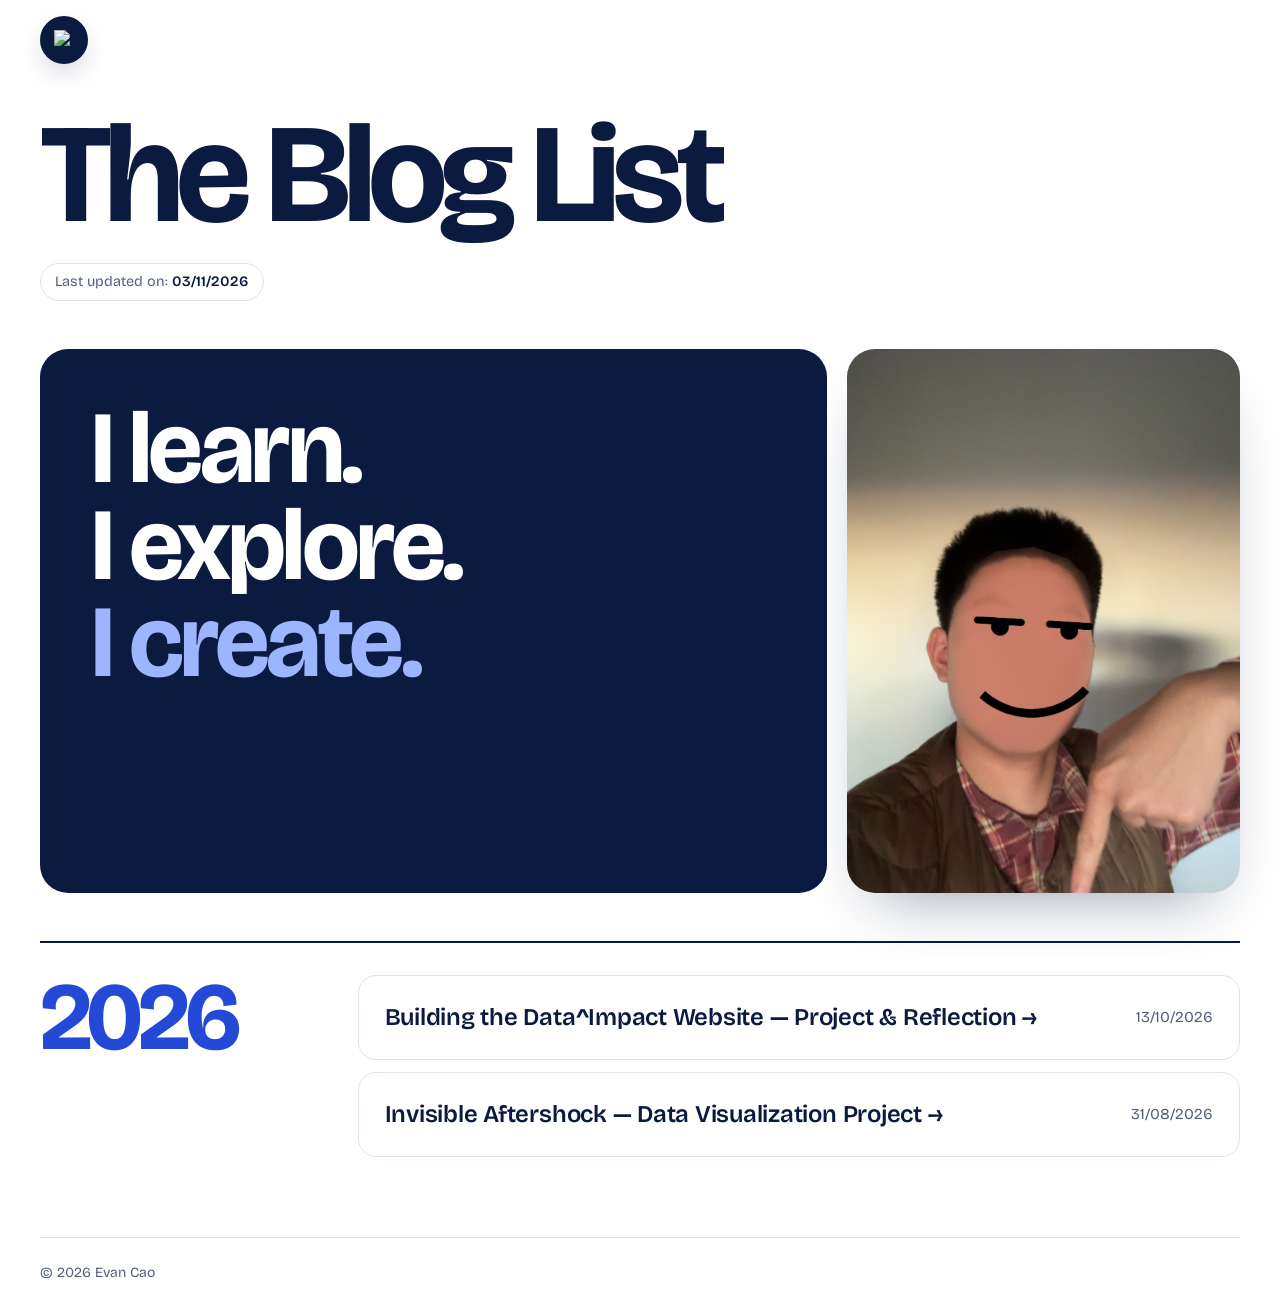
==== commit dfa5f00f: "Add project page: Building the Data^Impact Website" ====
--- a/bloglist.html
+++ b/bloglist.html
@@ -44,7 +44,7 @@
                 <p class="article-details__date">
                     <i>
                         Last updated on:
-                        <span>31/08/2026</span>
+                        <span>03/11/2026</span>
                     </i>
                 </p>
 
@@ -89,6 +89,18 @@
 
                         <div class="bloglist__item reveal">
 
+                            <a href="data-impact-website.html">
+                                Building the Data^Impact Website — Project &amp; Reflection →
+                            </a>
+
+                            <p>
+                                <i>13/10/2026</i>
+                            </p>
+
+                        </div>
+
+                        <div class="bloglist__item reveal">
+
                             <a href="blogtemplate.html">
                                 Invisible Aftershock — Data Visualization Project →
                             </a>
--- a/style.css
+++ b/style.css
@@ -631,3 +631,25 @@
     .js .reveal { opacity: 1; transform: none; }
     html { scroll-behavior: auto; }
 }
+
+/* ---------- project write-up: timeline + reflections ---------- */
+.proj-section { padding-block: 2.5rem 1rem; }
+.proj-section__wrapper { display: grid; gap: 1.5rem; }
+.proj-label { font-size: .8rem; font-weight: 700; letter-spacing: .12em; text-transform: uppercase; color: var(--accent); }
+.proj-heading { font-size: clamp(2rem, 4.5vw, 3.25rem); line-height: 1.02; letter-spacing: -.035em; margin: .25rem 0 0; }
+.proj-sub { color: var(--ink-soft); max-width: 60ch; margin: 0; }
+.timeline { list-style: none; margin: 0; padding: 0; border-left: 2px solid var(--line); margin-left: .5rem; }
+.timeline li { position: relative; padding: 0 0 1.75rem 1.75rem; }
+.timeline li::before { content: ""; position: absolute; left: -.5rem; top: .35rem; width: .875rem; height: .875rem; border-radius: 50%; background: var(--accent); box-shadow: 0 0 0 4px var(--paper); }
+.timeline--next li::before { background: var(--paper); border: 2px solid var(--accent); }
+.timeline time { display: block; font-size: .85rem; font-weight: 700; color: var(--accent); letter-spacing: .02em; }
+.timeline h3 { margin: .15rem 0 .25rem; font-size: 1.15rem; line-height: 1.3; }
+.timeline p { margin: 0; color: var(--ink-soft); max-width: 62ch; }
+.timeline .tag { display: inline-block; margin-left: .5rem; padding: .05rem .55rem; border-radius: 99px; font-size: .72rem; font-weight: 700; vertical-align: middle; background: var(--paper-2); color: var(--ink-soft); }
+.lessons { display: grid; gap: 1rem; }
+@media (min-width: 50em) { .lessons { grid-template-columns: repeat(2, 1fr); } }
+.lesson { padding: clamp(1.25rem, 2.5vw, 2rem); background: var(--paper-2); border-radius: var(--radius-md); }
+.lesson h3 { margin: 0 0 .5rem; font-size: 1.2rem; line-height: 1.25; }
+.lesson p { margin: 0; color: var(--ink-soft); }
+.lesson p + p { margin-top: .6rem; }
+.proj-quote { margin: 0; padding: 1.5rem clamp(1.25rem, 3vw, 2.5rem); border-left: 4px solid var(--accent); font-size: clamp(1.15rem, 2vw, 1.45rem); line-height: 1.45; }
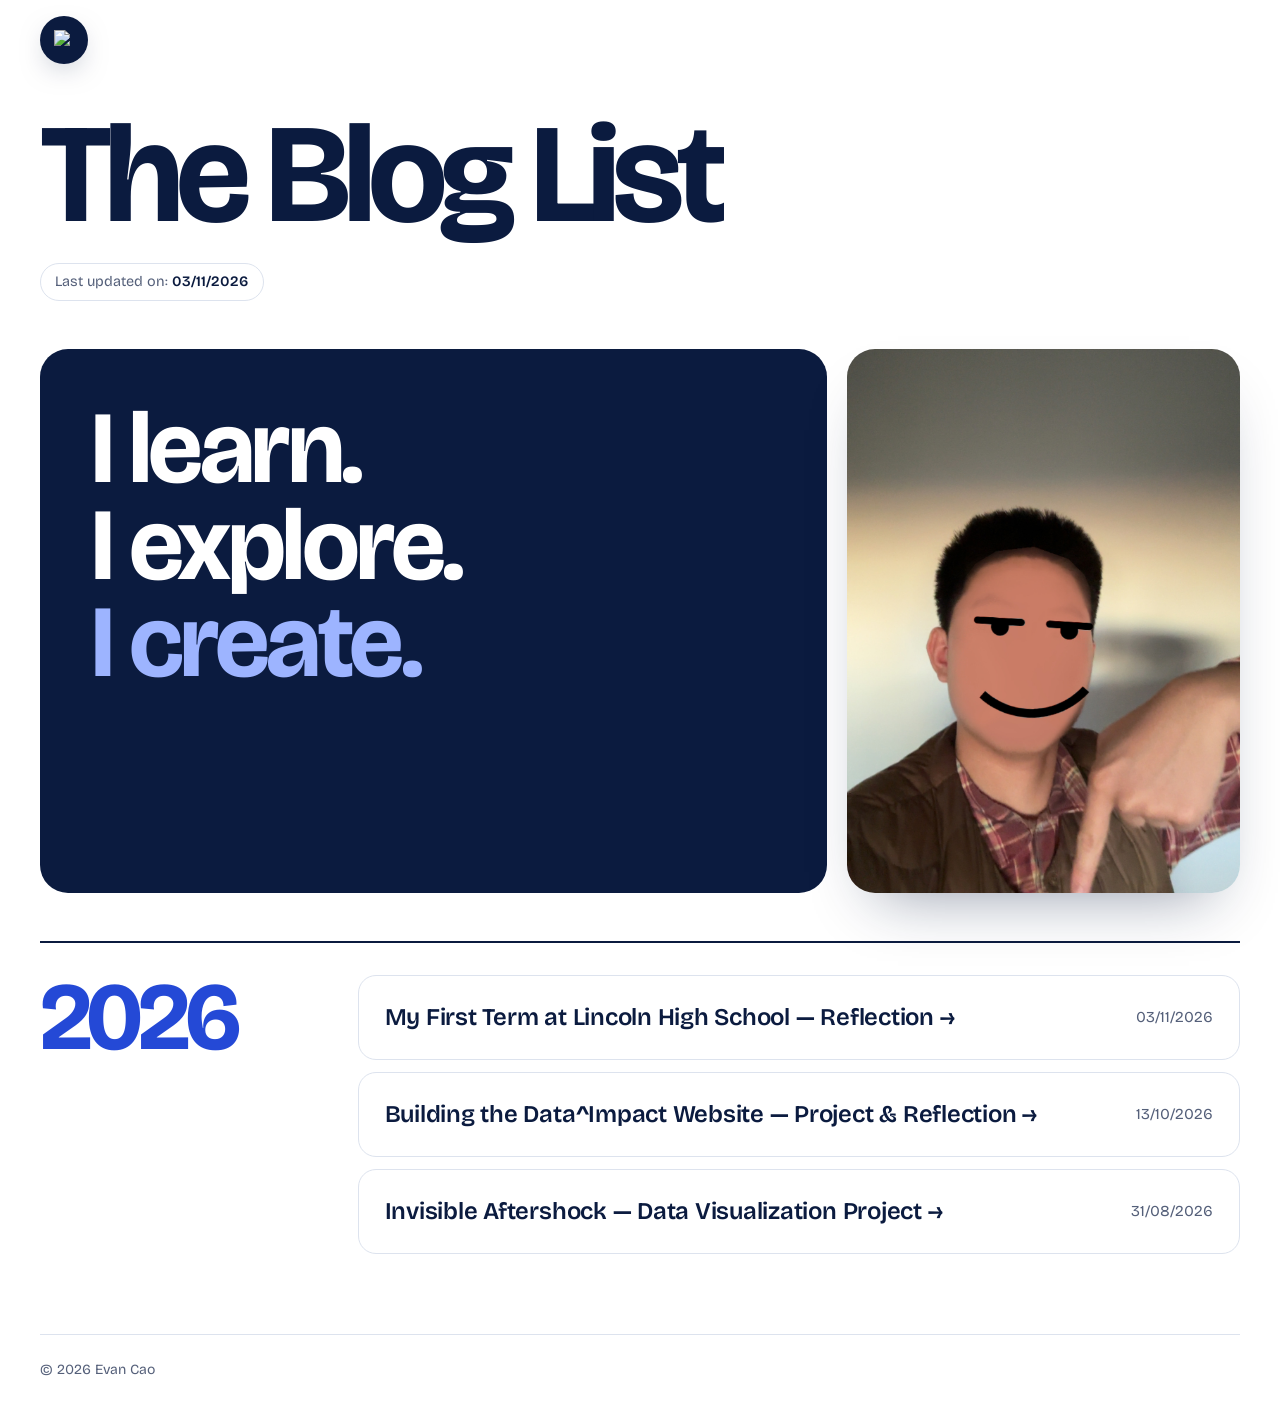
==== commit a8fb8d16: "Add Lincoln High School reflection; update home tagline" ====
--- a/bloglist.html
+++ b/bloglist.html
@@ -89,6 +89,18 @@
 
                         <div class="bloglist__item reveal">
 
+                            <a href="lincoln-reflection.html">
+                                My First Term at Lincoln High School — Reflection →
+                            </a>
+
+                            <p>
+                                <i>03/11/2026</i>
+                            </p>
+
+                        </div>
+
+                        <div class="bloglist__item reveal">
+
                             <a href="data-impact-website.html">
                                 Building the Data^Impact Website — Project &amp; Reflection →
                             </a>
--- a/style.css
+++ b/style.css
@@ -653,3 +653,15 @@
 .lesson p { margin: 0; color: var(--ink-soft); }
 .lesson p + p { margin-top: .6rem; }
 .proj-quote { margin: 0; padding: 1.5rem clamp(1.25rem, 3vw, 2.5rem); border-left: 4px solid var(--accent); font-size: clamp(1.15rem, 2vw, 1.45rem); line-height: 1.45; }
+@media (min-width: 62.5em) { .lessons--3 { grid-template-columns: repeat(3, 1fr); } }
+.article-details__image--wide { aspect-ratio: 16 / 9; object-fit: cover; object-position: center 70%; }
+.split-hero { display: grid; gap: 1.25rem; margin-top: 1.5rem; }
+.split-hero__text { display: grid; gap: 1.25rem; align-content: start; }
+.split-hero__img { width: 100%; aspect-ratio: 3 / 4; object-fit: cover; border-radius: var(--radius-lg); display: block; }
+@media (min-width: 50em) { .split-hero { grid-template-columns: 7fr 5fr; align-items: stretch; } .split-hero__img { height: 100%; max-height: 40rem; } }
+@media (min-width: 50em) {
+    .split-hero { grid-template-columns: 2fr 1fr; }
+    .split-hero__text { align-content: space-between; }
+    .split-hero .proj-quote { font-size: clamp(1.5rem, 2.6vw, 2.25rem); line-height: 1.2; letter-spacing: -.02em; font-weight: 600; }
+}
+.page-post .split-hero .article-details__details { grid-row: auto; }
